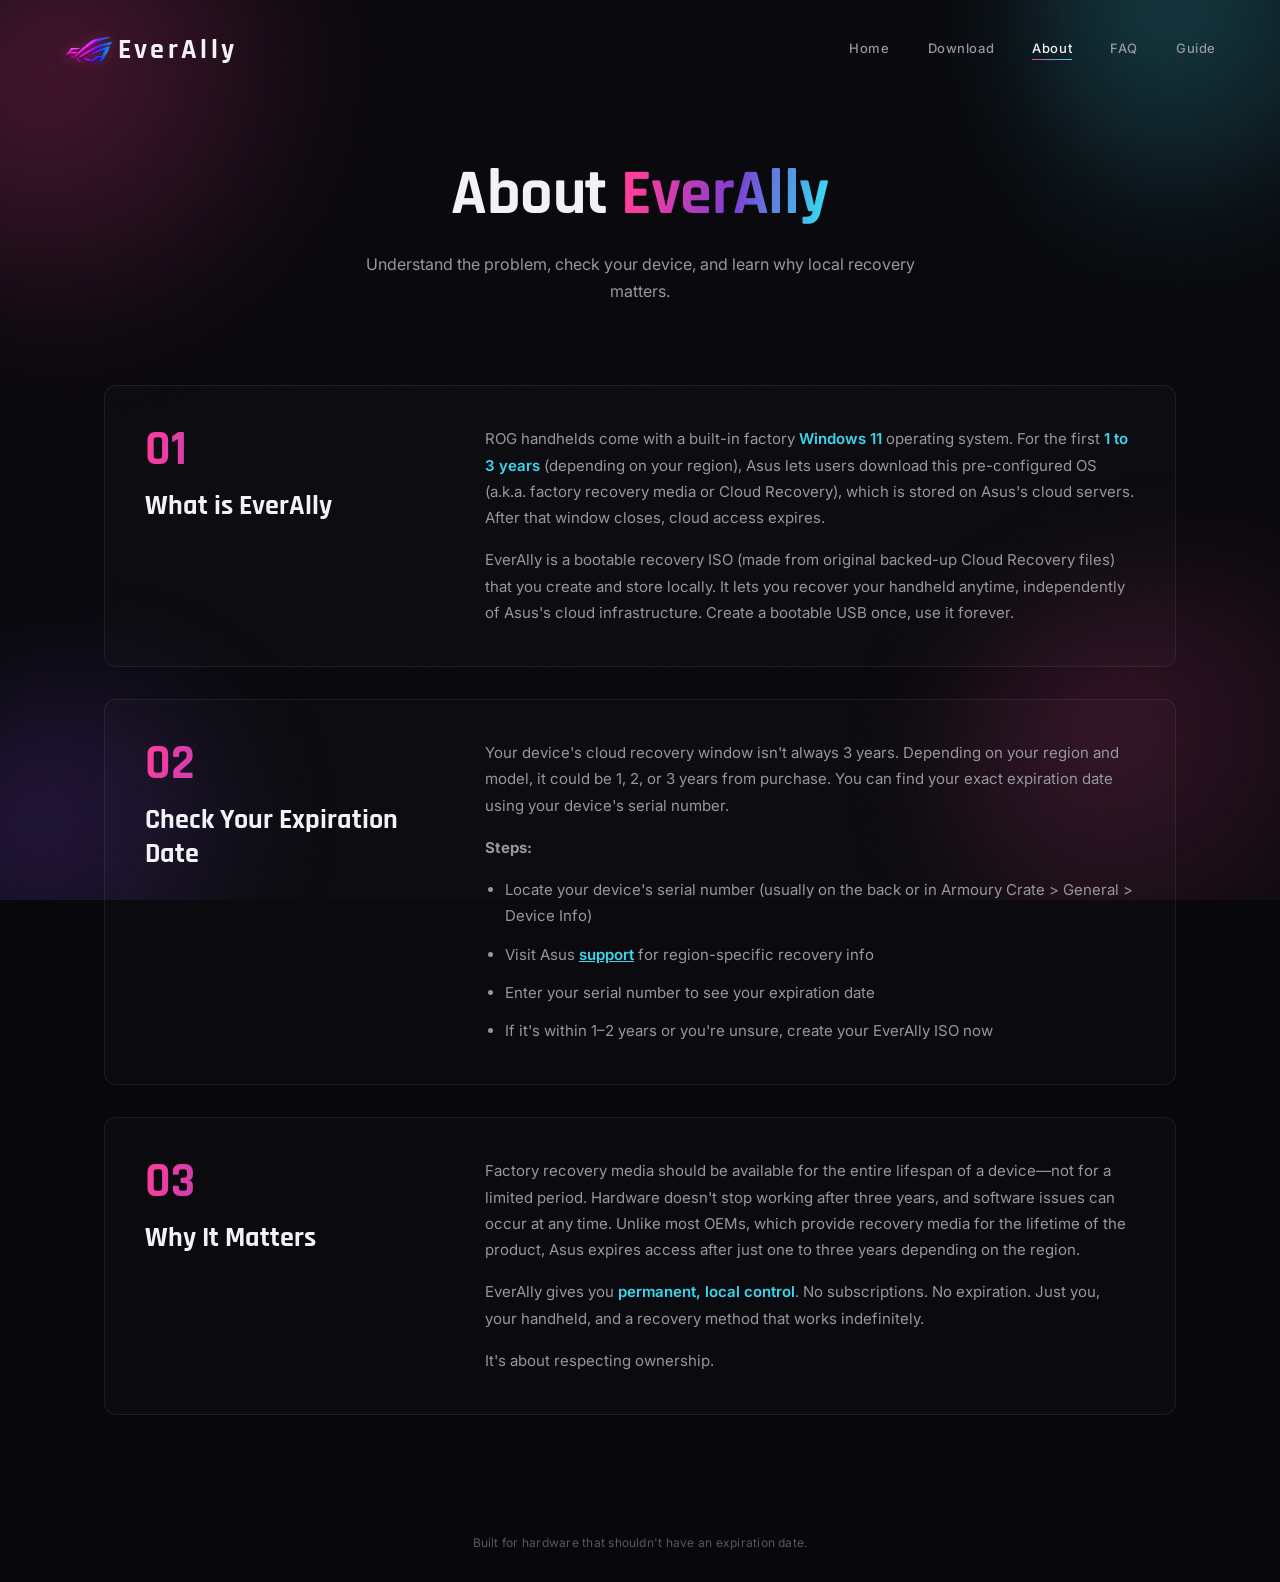
==== about.html @ 4719166e "Fixed favicon" ====
<!DOCTYPE html>
<html lang="en">
<head>
<meta charset="UTF-8">
<meta name="viewport" content="width=device-width, initial-scale=1.0">
<title>About EverAlly — Why Local Cloud Recovery Offline Backup Matters</title>
<meta name="description" content="Learn about EverAlly, why local offline cloud recovery backup is essential for ROG Ally, Ally X, and Xbox Ally series, and how to check your ASUS cloud recovery expiration.">
<meta name="keywords" content="Cloud recovery iso, ally cloud recovery iso, ally factory recovery media, cloud recovery offline backup, ally cloud recovery offline backup, ally x cloud recovery iso, ally x factory recovery media, ally x cloud recovery offline backup, xbox ally x cloud recovery iso, xbox ally x factory recovery media, xbox ally x cloud recovery offline backup, xbox ally cloud recovery iso, xbox ally factory recovery media, xbox ally cloud recovery offline backup">
<meta name="robots" content="index, follow">
<link rel="canonical" href="https://everally.top/about">

<!-- Open Graph / Facebook -->
<meta property="og:type" content="website">
<meta property="og:url" content="https://everally.top/about">
<meta property="og:title" content="About EverAlly — Why Local Cloud Recovery Offline Backup Matters">
<meta property="og:description" content="Learn about EverAlly, why local offline cloud recovery backup is essential for ROG Ally, Ally X, and Xbox Ally series, and how to check your ASUS cloud recovery expiration.">
<meta property="og:image" content="https://everally.top/images/logo.webp">

<!-- Twitter -->
<meta property="twitter:card" content="summary_large_image">
<meta property="twitter:url" content="https://everally.top/about">
<meta property="twitter:title" content="About EverAlly — Why Local Cloud Recovery Offline Backup Matters">
<meta property="twitter:description" content="Learn about EverAlly, why local offline cloud recovery backup is essential for ROG Ally, Ally X, and Xbox Ally series, and how to check your ASUS cloud recovery expiration.">
<meta property="twitter:image" content="https://everally.top/images/logo.webp">

<!-- JSON-LD Structured Data -->
<script type="application/ld+json">
{
  "@context": "https://schema.org",
  "@type": "WebPage",
  "name": "About EverAlly",
  "url": "https://everally.top/about",
  "description": "Information about EverAlly offline cloud recovery backup utility and the importance of hardware ownership and offline backups for handhelds."
}
</script>

<link rel="preconnect" href="https://fonts.googleapis.com">
<link rel="preconnect" href="https://fonts.gstatic.com" crossorigin>
<link href="https://fonts.googleapis.com/css2?family=Bebas+Neue&family=Rajdhani:wght@500;600;700&family=Inter:wght@400;500;600&display=swap" rel="stylesheet">
<link rel="icon" type="image/webp" href="images/favicon.webp">
<link rel="stylesheet" href="style.css">
</head>
<body>

<div class="corner-blobs">
  <div class="blob blob-tl"></div>
  <div class="blob blob-tr"></div>
  <div class="blob blob-bl"></div>
  <div class="blob blob-br"></div>
</div>
<div class="grain"></div>

<header>
  <a href="/" class="logo">
    <img src="images/logo.webp" class="logo-img" alt="EverAlly Logo">
    EverAlly
  </a>
  <nav>
    <a href="/">Home</a>
    <a href="download">Download</a>
    <a href="about" class="active">About</a>
    <a href="faq">FAQ</a>
    <a href="guide">Guide</a>
  </nav>
  <button class="nav-toggle" aria-label="Toggle navigation" aria-expanded="false" id="navToggle">
    <span class="hamburger-line"></span>
    <span class="hamburger-line"></span>
    <span class="hamburger-line"></span>
  </button>
</header>

<main>
  <div class="page-intro">
    <h1>About <span class="accent">EverAlly</span></h1>
    <p>
      Understand the problem, check your device, and learn why local recovery matters.
    </p>
  </div>

  <div class="boxes-section">
    <div class="boxes-grid">

      <!-- Box 1: What is EverAlly -->
      <div class="box">
        <div class="box-meta">
          <div class="box-number">01</div>
          <h2>What is EverAlly</h2>
        </div>
        <div class="box-content">
          <p>
            ROG handhelds come with a built-in factory <span class="box-accent">Windows 11</span> operating system. For the first <span class="box-accent">1 to 3 years</span> (depending on your region), Asus lets users download this pre-configured OS (a.k.a. factory recovery media or Cloud Recovery), which is stored on Asus's cloud servers. After that window closes, cloud access expires.
          </p>
          <p>
            EverAlly is a bootable recovery ISO (made from original backed-up Cloud Recovery files) that you create and store locally. It lets you recover your handheld anytime, independently of Asus's cloud infrastructure. Create a bootable USB once, use it forever.
          </p>
        </div>
      </div>

      <!-- Box 2: Check Your Expiration -->
      <div class="box">
        <div class="box-meta">
          <div class="box-number">02</div>
          <h2>Check Your Expiration Date</h2>
        </div>
        <div class="box-content">
          <p>
            Your device's cloud recovery window isn't always 3 years. Depending on your region and model, it could be 1, 2, or 3 years from purchase. You can find your exact expiration date using your device's serial number.
          </p>
          <p><strong>Steps:</strong></p>
          <ul>
            <li>Locate your device's serial number (usually on the back or in Armoury Crate &gt; General &gt; Device Info)</li>
            <li>Visit Asus <a href="https://www.asus.com/support/cloud-recovery/" target="_blank" rel="noopener noreferrer" class="box-accent">support</a> for region-specific recovery info</li>
            <li>Enter your serial number to see your expiration date</li>
            <li>If it's within 1–2 years or you're unsure, create your EverAlly ISO now</li>
          </ul>
        </div>
      </div>

      <!-- Box 3: Why It Matters -->
      <div class="box">
        <div class="box-meta">
          <div class="box-number">03</div>
          <h2>Why It Matters</h2>
        </div>
        <div class="box-content">
          <p>
            Factory recovery media should be available for the entire lifespan of a device—not for a limited period. Hardware doesn't stop working after three years, and software issues can occur at any time. Unlike most OEMs, which provide recovery media for the lifetime of the product, Asus expires access after just one to three years depending on the region.
          </p>
          <p>
            EverAlly gives you <span class="box-accent">permanent, local control</span>. No subscriptions. No expiration. Just you, your handheld, and a recovery method that works indefinitely.
          </p>
          <p>
            It's about respecting ownership.
          </p>
        </div>
      </div>

    </div>
  </div>
</main>

<footer>
  Built for hardware that shouldn't have an expiration date.
</footer>

<script src="script.js"></script>
</body>
</html>
---- style.css ----
@font-face {
  font-family: 'ROG Font';
  src: url('font/ROG_font.ttf') format('truetype');
  font-weight: normal;
  font-style: normal;
  font-display: swap;
}

:root{
    --void:#08080c;
    --panel:#111117;
    --panel-2:#16161e;
    --line:rgba(255,255,255,0.07);
    --magenta:#ff3d9a;
    --magenta-dim:#b3316f;
    --cyan:#39d7f0;
    --violet:#7b3fd4;
    --text-1:#f2f1f6;
    --text-2:#96979f;
    --text-3:#57585f;
    --display:'Rajdhani', sans-serif;
    --body:'Inter', sans-serif;
  }

  *{margin:0;padding:0;box-sizing:border-box;}

  html{scroll-behavior:smooth;}

  body{
    background:var(--void);
    color:var(--text-1);
    font-family:var(--body);
    overflow-x:hidden;
    min-height:100vh;
  }

  .grain{
    position:fixed;
    inset:0;
    z-index:1;
    pointer-events:none;
    opacity:0.03;
    background-image:url("data:image/svg+xml,%3Csvg xmlns='http://www.w3.org/2000/svg' width='120' height='120'%3E%3Cfilter id='n'%3E%3CfeTurbulence type='fractalNoise' baseFrequency='0.9' numOctaves='2' stitchTiles='stitch'/%3E%3C/filter%3E%3Crect width='100%25' height='100%25' filter='url(%23n)'/%3E%3C/svg%3E");
  }

  /* ---- PixelOS-style corner blobs: soft, slow-spinning, minimal ---- */
  .corner-blobs{
    position:fixed;
    inset:0;
    z-index:0;
    pointer-events:none;
    overflow:hidden;
  }

  .blob{
    position:absolute;
    filter:blur(60px);
    opacity:0.28;
    will-change:transform;
  }

  .blob-tl{
    top:-12%; left:-10%;
    width:38vw; height:38vw;
    min-width:320px; min-height:320px;
    background:radial-gradient(circle at 35% 35%, var(--magenta), transparent 70%);
    border-radius:60% 40% 30% 70% / 60% 30% 70% 40%;
    animation:spin-slow 90s linear infinite;
  }

  .blob-tr{
    top:-16%; right:-12%;
    width:32vw; height:32vw;
    min-width:280px; min-height:280px;
    background:radial-gradient(circle at 35% 35%, var(--cyan), transparent 70%);
    border-radius:40% 60% 70% 30% / 30% 60% 40% 70%;
    animation:spin-slow-rev 110s linear infinite;
  }

  .blob-bl{
    bottom:-18%; left:-8%;
    width:30vw; height:30vw;
    min-width:260px; min-height:260px;
    background:radial-gradient(circle at 35% 35%, var(--violet), transparent 70%);
    border-radius:50% 50% 30% 70% / 60% 40% 60% 40%;
    animation:spin-slow-rev 130s linear infinite;
  }

  .blob-br{
    bottom:-14%; right:-10%;
    width:36vw; height:36vw;
    min-width:300px; min-height:300px;
    background:radial-gradient(circle at 35% 35%, var(--magenta-dim), transparent 70%);
    border-radius:70% 30% 60% 40% / 40% 70% 30% 60%;
    animation:spin-slow 100s linear infinite;
  }

  @keyframes spin-slow{
    from{transform:rotate(0deg);}
    to{transform:rotate(360deg);}
  }
  @keyframes spin-slow-rev{
    from{transform:rotate(0deg);}
    to{transform:rotate(-360deg);}
  }

  header{
    position:relative;
    z-index:10;
    display:flex;
    align-items:center;
    justify-content:space-between;
    padding:32px clamp(24px, 5vw, 72px);
  }

  .logo{
    font-family:var(--display);
    font-weight:700;
    font-size:28px;
    letter-spacing:0.12em;
    display:flex;
    align-items:center;
    gap:4px;
    text-decoration:none;
    color:var(--text-1);
    transition:color 0.25s ease;
  }

  .logo:hover{color:var(--cyan);}

  .logo-img{
    height:34px;
    width:auto;
    display:block;
    transition:transform 0.3s cubic-bezier(0.175, 0.885, 0.32, 1.275), filter 0.3s ease;
    filter:drop-shadow(0 0 6px rgba(255, 61, 154, 0.35));
  }

  .logo:hover .logo-img{
    transform:scale(1.15) translateY(-1px);
    filter:drop-shadow(0 0 8px rgba(57, 215, 240, 0.75)) drop-shadow(0 0 14px rgba(255, 61, 154, 0.55));
  }

  nav{
    display:flex;
    gap:clamp(20px, 3vw, 40px);
  }

  .nav-toggle{
    display:none;
  }

  nav a{
    font-family:var(--body);
    font-size:13px;
    font-weight:500;
    letter-spacing:0.04em;
    color:var(--text-2);
    text-decoration:none;
    position:relative;
    padding-bottom:4px;
    transition:color 0.25s ease;
  }

  nav a:hover, nav a:focus-visible{color:var(--text-1);}

  nav a::after{
    content:'';
    position:absolute;
    left:0; bottom:0;
    width:0%;
    height:1px;
    background:linear-gradient(90deg, var(--magenta), var(--cyan));
    transition:width 0.25s ease;
  }

  nav a:hover::after, nav a:focus-visible::after, nav a.active::after{width:100%;}
  nav a.active{color:var(--text-1);}

  main{
  position:relative;
  z-index:5;
}

.home-main{
  display:grid;
  grid-template-columns:1fr 1fr;
  align-items:center;
  min-height:calc(100vh - 96px);
  padding:0 clamp(24px, 5vw, 72px) 40px;
  gap:32px;
}

  /* ---- content side (left) ---- */
  .content{
    position:relative;
    max-width:560px;
  }

  .eyebrow{
    display:inline-flex;
    align-items:center;
    gap:10px;
    font-family:var(--body);
    font-size:12px;
    font-weight:600;
    letter-spacing:0.16em;
    text-transform:uppercase;
    color:var(--cyan);
    margin-bottom:24px;
    padding:7px 14px 7px 10px;
    border:1px solid var(--line);
    border-radius:100px;
    background:rgba(255,255,255,0.02);
  }

  .eyebrow::before{
    content:'';
    width:6px;
    height:6px;
    border-radius:50%;
    background:var(--cyan);
    box-shadow:0 0 8px var(--cyan);
    animation:pulse 2s ease-in-out infinite;
  }

  @keyframes pulse{
    0%,100%{opacity:1;}
    50%{opacity:0.3;}
  }

  h1{
    font-family:var(--display);
    font-weight:700;
    font-size:clamp(38px, 4.6vw, 60px);
    line-height:1.04;
    letter-spacing:-0.01em;
    margin-bottom:22px;
  }

  h1 .accent{
    background:linear-gradient(100deg, var(--magenta) 10%, var(--violet) 55%, var(--cyan) 95%);
    -webkit-background-clip:text;
    background-clip:text;
    color:transparent;
  }

  .subhead{
    font-size:16px;
    line-height:1.65;
    color:var(--text-2);
    max-width:460px;
    margin-bottom:36px;
  }

  .cta-row{
    display:flex;
    align-items:center;
    gap:22px;
    flex-wrap:wrap;
    margin-bottom:44px;
  }

  .btn-primary{
    font-family:var(--body);
    font-weight:600;
    font-size:14px;
    letter-spacing:0.02em;
    color:var(--void);
    background:linear-gradient(100deg, var(--magenta), var(--violet) 60%, var(--cyan));
    border:none;
    padding:15px 28px;
    border-radius:8px;
    cursor:pointer;
    text-decoration:none;
    display:inline-flex;
    align-items:center;
    gap:10px;
    transition:transform 0.25s ease, box-shadow 0.25s ease;
    box-shadow:0 0 0 rgba(255,61,154,0);
  }

  .btn-primary:hover, .btn-primary:focus-visible{
    transform:translateY(-2px);
    box-shadow:0 10px 30px -8px rgba(255,61,154,0.55);
  }

  .btn-secondary{
    font-family:var(--body);
    font-weight:500;
    font-size:14px;
    color:var(--text-1);
    text-decoration:none;
    display:inline-flex;
    align-items:center;
    gap:8px;
    padding-bottom:2px;
    border-bottom:1px solid var(--line);
    transition:border-color 0.25s ease, color 0.25s ease;
  }

  .btn-secondary:hover, .btn-secondary:focus-visible{
    border-color:var(--cyan);
    color:var(--cyan);
  }

  .status{
    border:1px solid var(--line);
    border-radius:10px;
    background:rgba(255,255,255,0.015);
    padding:16px 20px;
    display:flex;
    gap:16px 24px;
  }

  .status-item{
    display:flex;
    flex-direction:column;
    gap:4px;
  }

  .status-item .label{
    font-size:10px;
    letter-spacing:0.1em;
    text-transform:uppercase;
    color:var(--text-3);
    font-weight:600;
  }

  .status-item .value{
    font-family:var(--display);
    font-size:14px;
    font-weight:600;
    letter-spacing:0.02em;
    color:var(--text-1);
    display:flex;
    align-items:center;
    gap:7px;
  }

  .value.ok::before{
    content:'';
    width:6px; height:6px;
    border-radius:50%;
    background:#4fd88a;
    box-shadow:0 0 6px #4fd88a;
    display:inline-block;
  }

  /* ---- visual side (right): dual console showcase ---- */
  .visual{
    position:relative;
    display:flex;
    align-items:center;
    justify-content:center;
    height:clamp(380px, 50vw, 620px);
    perspective:1600px;
  }

  .consoles-container{
    position:relative;
    width:100%;
    height:100%;
    max-width:740px;
  }

  .console-stage{
    position:absolute;
    transform-style:preserve-3d;
    will-change:transform;
    opacity:0;
  }

  /* white console: main hero, left side, slight offset down */
  .console-white{
    top:25%;
    left:0;
    width:68%;
    z-index:2;
    animation:pop-in 1.1s cubic-bezier(0.22, 1.4, 0.36, 1) 0s forwards;
  }

  /* black console: variant, right side, slight offset up, pops in after white */
  .console-black{
    top:8%;
    right:0;
    width:68%;
    z-index:1;
    animation:pop-in 1.1s cubic-bezier(0.22, 1.4, 0.36, 1) 0.2s forwards;
  }

  .console-stage.ready{
    transition:transform 0.6s cubic-bezier(0.16,1,0.3,1);
  }

  .console-wrapper {
    transition: transform 0.4s cubic-bezier(0.16, 1, 0.3, 1), filter 0.4s ease;
    transform-style: preserve-3d;
    width: 100%;
    height: 100%;
    display: block;
    will-change: transform, filter;
    filter: drop-shadow(0 0 0 rgba(0, 0, 0, 0));
  }

  /* Hover states for individual console stages */
  .console-stage:hover {
    z-index: 10;
  }

  .console-stage:hover .console-wrapper {
    transform: scale(1.06);
  }

  /* Vibrant theme-colored edge glows using drop-shadow on transparent PNGs */
  .console-white:hover .console-wrapper {
    filter: drop-shadow(0 0 25px rgba(57, 215, 240, 0.65)); /* Cyan glow */
  }

  .console-black:hover .console-wrapper {
    filter: drop-shadow(0 0 25px rgba(255, 61, 154, 0.65)); /* Magenta glow */
  }

  @keyframes pop-in{
    0%{
      opacity:0;
      transform:scale(0.55) rotateY(0deg) rotateX(0deg) translateY(30px);
    }
    100%{
      opacity:1;
      transform:scale(1) rotateY(0deg) rotateX(0deg) translateY(0px);
    }
  }

  .console-stage::before{
    content:'';
    position:absolute;
    left:8%; right:8%; bottom:-8%;
    height:32px;
    background:radial-gradient(ellipse at center, rgba(255,61,154,0.3), transparent 70%);
    filter:blur(14px);
    z-index:-1;
  }

  .console-img{
    width:100%;
    display:block;
    filter:drop-shadow(0 25px 45px rgba(0,0,0,0.6));
    animation:float 7s ease-in-out infinite;
    animation-delay:1.1s;
  }

  .console-black .console-img{
    animation-delay: -0.5s;
  }

  @keyframes float{
    0%,100%{transform:translateY(0px);}
    50%{transform:translateY(-8px);}
  }

  footer{
    position:relative;
    z-index:5;
    text-align:center;
    padding:20px 24px 32px;
    font-size:12px;
    color:var(--text-3);
    letter-spacing:0.02em;
  }

  @media (max-width: 880px){
    .home-main{
    grid-template-columns:1fr;
    padding-top:20px;
    gap:12px;
  }
    .content{order:2; max-width:100%;}
    .visual{order:1; height:280px;}
    .subhead{max-width:100%;}
    
    /* Responsive Mobile Menu Dropdown */
    .nav-toggle {
      display: flex;
      flex-direction: column;
      justify-content: space-between;
      width: 24px;
      height: 18px;
      background: transparent;
      border: none;
      cursor: pointer;
      padding: 0;
      z-index: 100;
      position: relative;
    }

    .hamburger-line {
      width: 100%;
      height: 2px;
      background-color: var(--text-1);
      border-radius: 2px;
      transition: all 0.3s cubic-bezier(0.16, 1, 0.3, 1);
    }

    /* Morphing active state (Hamburger -> X) */
    .nav-toggle.active .hamburger-line:nth-child(1) {
      transform: translateY(8px) rotate(45deg);
      background-color: var(--cyan);
    }
    .nav-toggle.active .hamburger-line:nth-child(2) {
      opacity: 0;
    }
    .nav-toggle.active .hamburger-line:nth-child(3) {
      transform: translateY(-8px) rotate(-45deg);
      background-color: var(--cyan);
    }

    nav {
      display: flex;
      flex-direction: column;
      position: absolute;
      top: 100%;
      left: 0;
      right: 0;
      background: rgba(11, 11, 17, 0.96);
      backdrop-filter: blur(20px);
      -webkit-backdrop-filter: blur(20px);
      border-bottom: 1px solid var(--line);
      padding: 24px clamp(24px, 5vw, 72px) 40px;
      gap: 16px;
      transform: translateY(-15px);
      opacity: 0;
      pointer-events: none;
      transition: transform 0.35s cubic-bezier(0.16, 1, 0.3, 1), opacity 0.35s ease;
      z-index: 99;
    }

    nav.active {
      transform: translateY(0);
      opacity: 1;
      pointer-events: auto;
    }

    nav a {
      font-size: 16px;
      font-weight: 600;
      letter-spacing: 0.08em;
      text-transform: uppercase;
      padding: 12px 0;
      width: 100%;
      color: var(--text-2);
      border-bottom: 1px solid rgba(255,255,255,0.03);
    }

    nav a::after {
      display: none; /* Disable desktop bottom hover lines */
    }

    nav a:hover, nav a:focus-visible {
      color: var(--cyan);
      padding-left: 4px;
      transition: all 0.25s ease;
    }

    .blob{opacity:0.18;}
    
    .status{
      flex-wrap:wrap;
    }
  }

  @media (prefers-reduced-motion: reduce){
    .console-img, .eyebrow::before, .blob{animation:none !important;}
    .console-stage{animation:none !important; opacity:1 !important; transform:none !important;}
    .console-stage.ready{transition:none !important;}
  }

  .page-intro{
    text-align:center;
    padding:60px clamp(24px, 5vw, 72px) 80px;
    max-width:720px;
    margin:0 auto;
  }

  .page-intro h1{
    font-family:var(--display);
    font-weight:700;
    font-size:clamp(42px, 5vw, 64px);
    line-height:1.08;
    letter-spacing:-0.01em;
    margin-bottom:22px;
  }

  .page-intro h1 .accent{
    background:linear-gradient(100deg, var(--magenta) 10%, var(--violet) 55%, var(--cyan) 95%);
    -webkit-background-clip:text;
    background-clip:text;
    color:transparent;
  }

  .page-intro p{
    font-size:16px;
    line-height:1.7;
    color:var(--text-2);
  }

  /* ---- three-box section ---- */
  .boxes-section{
    padding:0 clamp(24px, 5vw, 72px) 100px;
    max-width:1200px;
    margin:0 auto;
  }

  .boxes-grid{
    display:flex;
    flex-direction:column;
    gap:32px;
  }

  .box{
    border:1px solid var(--line);
    border-radius:12px;
    background:rgba(255,255,255,0.015);
    padding:clamp(28px, 4vw, 40px);
    display:grid;
    grid-template-columns:clamp(200px, 25vw, 300px) 1fr;
    gap:40px;
    align-items:start;
    transition:all 0.3s ease;
    position:relative;
    opacity:0;
    animation:card-fade-in-up 0.8s cubic-bezier(0.16, 1, 0.3, 1) both;
  }

  /* Stagger delays for boxes */
  .box:nth-child(1) {
    animation-delay: 0.1s;
  }
  .box:nth-child(2) {
    animation-delay: 0.22s;
  }
  .box:nth-child(3) {
    animation-delay: 0.34s;
  }

  .box-meta{
    display:flex;
    flex-direction:column;
    gap:16px;
  }

  .box-content{
    display:flex;
    flex-direction:column;
    gap:16px;
  }

  .box:hover{
    border-color:rgba(255,255,255,0.15);
    background:rgba(255,255,255,0.025);
    transform:translateY(-4px);
  }

  .box-number{
    font-family:var(--display);
    font-size:48px;
    font-weight:700;
    background:linear-gradient(100deg, var(--magenta), var(--violet), var(--cyan));
    -webkit-background-clip:text;
    background-clip:text;
    color:transparent;
    line-height:1;
  }

  .box h2{
    font-family:var(--display);
    font-weight:700;
    font-size:clamp(22px, 2.5vw, 28px);
    line-height:1.2;
    margin-bottom:8px;
  }

  .box p{
    font-size:15px;
    line-height:1.75;
    color:var(--text-2);
    margin:0;
  }

  .box li{
    font-size:15px;
    line-height:1.75;
    color:var(--text-2);
    margin-left:20px;
    margin-bottom:12px;
  }

  .box li:last-child{margin-bottom:0;}

  .box-accent{
    color:var(--cyan);
    font-weight:600;
  }

  .warning-note{
    border-left:3px solid var(--magenta);
    padding:16px 20px;
    background:rgba(255, 61, 154, 0.03);
    border-radius:0 8px 8px 0;
    margin-top:16px;
    color:var(--text-1);
    font-size:14px;
    line-height:1.6;
    border:1px solid var(--line);
    border-left:3px solid var(--magenta);
  }

  .warning-title{
    color:var(--magenta);
    font-family:var(--display);
    font-weight:700;
    font-size:16px;
    letter-spacing:0.04em;
    text-transform:uppercase;
    margin-bottom:6px;
  }

  .box ol{
    margin-bottom:12px;
  }

  @media (max-width: 880px){
    .box{
      grid-template-columns:1fr;
      gap:24px;
    }
  }

  /* ---- download page section ---- */
  .download-section{
    padding:60px clamp(24px, 5vw, 72px) 100px;
    max-width:1200px;
    margin:0 auto;
  }

  .download-grid{
    display:grid;
    grid-template-columns:repeat(auto-fit, minmax(260px, 1fr));
    gap:32px;
  }

  .download-card{
    background:rgba(255,255,255,0.015);
    border:1px solid var(--line);
    border-radius:28px;
    overflow:hidden;
    display:flex;
    flex-direction:column;
    transition:all 0.3s cubic-bezier(0.16, 1, 0.3, 1);
    backdrop-filter:blur(12px);
    will-change:transform, border-color, box-shadow;
  }

  .download-card:hover{
    transform:translateY(-6px);
    border-color:rgba(255,61,154,0.3);
    box-shadow:0 15px 35px -10px rgba(255,61,154,0.25);
  }

  .card-image-box{
    position:relative;
    height:320px;
    display:flex;
    align-items:center;
    justify-content:center;
    background:rgba(0,0,0,0.2);
    border-bottom:1px solid var(--line);
    overflow:hidden;
  }

  .card-image-box::after{
    content:'';
    position:absolute;
    inset:0;
    background:linear-gradient(to bottom, transparent 35%, var(--void) 100%);
    pointer-events:none;
    z-index:2;
  }

  .card-watermark{
    position:absolute;
    font-family:'ROG Font', sans-serif;
    font-size:160px;
    font-weight:400;
    color:rgba(255,255,255,0.022);
    pointer-events:none;
    user-select:none;
    letter-spacing:0.02em;
    line-height:0.8;
    z-index:0;
    transform:translateY(-45px) scaleY(1.1);
  }

  .card-img{
    width:92%;
    height:92%;
    object-fit:contain;
    filter:drop-shadow(0 15px 25px rgba(0,0,0,0.55));
    transition:transform 0.4s cubic-bezier(0.16, 1, 0.3, 1);
    z-index:1;
  }

  .download-card:hover .card-img{
    transform:scale(1.1) rotate(-6deg);
  }

  .card-content{
    padding:24px;
    display:flex;
    flex-direction:column;
    gap:16px;
  }

  .card-badge{
    display:inline-block;
    align-self:flex-start;
    font-size:10px;
    font-weight:700;
    letter-spacing:0.1em;
    text-transform:uppercase;
    color:var(--cyan);
    border:1px solid rgba(57,215,240,0.25);
    background:rgba(57,215,240,0.05);
    padding:4px 10px;
    border-radius:100px;
  }

  .card-title{
    font-family:'ROG Font', var(--display);
    font-size:18px;
    font-weight:700;
    color:var(--text-1);
    letter-spacing:0.04em;
  }

  .card-divider{
    height:1px;
    background:var(--line);
  }

  .card-footer{
    display:flex;
    align-items:center;
    justify-content:space-between;
    margin-top:4px;
  }

  .card-maintainer{
    display:flex;
    flex-direction:column;
    gap:2px;
  }

  .maintainer-label{
    font-size:10px;
    color:var(--text-3);
    text-transform:uppercase;
    font-weight:600;
  }

  .maintainer-name{
    font-size:14px;
    color:var(--text-1);
    font-weight:500;
  }

  .btn-download{
    display:inline-flex;
    align-items:center;
    gap:8px;
    background:linear-gradient(135deg, var(--magenta), var(--cyan));
    color:#ffffff;
    font-weight:700;
    font-size:13px;
    text-decoration:none;
    padding:10px 18px;
    border-radius:8px;
    transition:all 0.25s ease;
    box-shadow:0 4px 12px rgba(255,61,154,0.15);
  }

  .btn-download:hover{
    transform:translateY(-2px);
    box-shadow:0 8px 20px rgba(255,61,154,0.35);
  }

  .btn-download.disabled{
    background:rgba(255,255,255,0.04);
    color:var(--text-3);
    border:1px solid var(--line);
    box-shadow:none;
    cursor:not-allowed;
    pointer-events:none;
  }

  .btn-download.disabled:hover{
    transform:none;
    box-shadow:none;
  }

  .icon-download{
    width:14px;
    height:14px;
  }

  /* ---- download page entry animations ---- */
  @keyframes card-fade-in-up {
    from {
      opacity: 0;
      top: 30px;
    }
    to {
      opacity: 1;
      top: 0;
    }
  }

  @keyframes img-fade-in-up {
    from {
      opacity: 0;
      transform: translateY(20px) scale(0.95);
    }
    to {
      opacity: 1;
      transform: translateY(0) scale(1);
    }
  }

  .download-card {
    position: relative;
    opacity: 0;
    animation: card-fade-in-up 0.8s cubic-bezier(0.16, 1, 0.3, 1) both;
  }

  .card-img-wrapper {
    display: flex;
    align-items: center;
    justify-content: center;
    width: 100%;
    height: 100%;
    position: relative;
    z-index: 1;
    opacity: 0;
    animation: img-fade-in-up 0.8s cubic-bezier(0.16, 1, 0.3, 1) both;
  }

  /* Stagger delays (card entry then image entry) */
  .download-card:nth-child(1) {
    animation-delay: 0.1s;
  }
  .download-card:nth-child(1) .card-img-wrapper {
    animation-delay: 0.28s;
  }

  .download-card:nth-child(2) {
    animation-delay: 0.22s;
  }
  .download-card:nth-child(2) .card-img-wrapper {
    animation-delay: 0.4s;
  }

  .download-card:nth-child(3) {
    animation-delay: 0.34s;
  }
  .download-card:nth-child(3) .card-img-wrapper {
    animation-delay: 0.52s;
  }

  .download-card:nth-child(4) {
    animation-delay: 0.46s;
  }
  .download-card:nth-child(4) .card-img-wrapper {
    animation-delay: 0.64s;
  }

  /* Cursor-following Tooltip for Unavailable Devices */
  .cursor-tooltip {
    position: absolute;
    width: 320px;
    max-width: calc(100vw - 20px);
    background: rgba(17, 17, 23, 0.95);
    border: 1px solid rgba(255, 61, 154, 0.35); /* Neon pink border */
    border-radius: 12px;
    padding: 16px;
    color: var(--text-1);
    font-family: var(--body);
    font-size: 13px;
    line-height: 1.5;
    pointer-events: none; /* Mouse events pass through to card */
    opacity: 0;
    transform: scale(0.95);
    transition: opacity 0.2s cubic-bezier(0.16, 1, 0.3, 1), transform 0.2s cubic-bezier(0.16, 1, 0.3, 1);
    z-index: 10000;
    box-shadow: 0 10px 30px -10px rgba(0, 0, 0, 0.8), 0 0 15px rgba(255, 61, 154, 0.15);
    backdrop-filter: blur(16px);
    -webkit-backdrop-filter: blur(16px);
  }

  .cursor-tooltip.visible {
    opacity: 1;
    transform: scale(1);
  }

  .tooltip-title {
    font-family: var(--display);
    font-size: 14px;
    font-weight: 700;
    color: var(--cyan);
    letter-spacing: 0.06em;
    text-transform: uppercase;
    margin-bottom: 8px;
    border-bottom: 1px solid var(--line);
    padding-bottom: 6px;
    display: flex;
    align-items: center;
    gap: 6px;
  }

  .tooltip-title::before {
    content: '';
    width: 6px;
    height: 6px;
    border-radius: 50%;
    background: var(--cyan);
    box-shadow: 0 0 6px var(--cyan);
  }

  .tooltip-text {
    color: var(--text-2);
    margin-bottom: 12px;
  }

  .tooltip-contacts {
    display: flex;
    flex-direction: column;
    gap: 8px;
    background: rgba(255, 255, 255, 0.02);
    padding: 10px 12px;
    border-radius: 8px;
    border: 1px solid var(--line);
  }

  .tooltip-contact {
    display: flex;
    justify-content: space-between;
    align-items: center;
    font-size: 12px;
  }

  .tooltip-contact strong {
    color: var(--text-1);
  }

  .tooltip-contact code {
    font-family: monospace;
    color: var(--magenta);
    background: rgba(255, 61, 154, 0.05);
    padding: 2px 6px;
    border-radius: 4px;
    border: 1px solid rgba(255, 61, 154, 0.15);
  }

  /* Download Mirror Selection Modal */
  .modal-overlay {
    position: fixed;
    inset: 0;
    background: rgba(8, 8, 12, 0.85);
    backdrop-filter: blur(12px);
    -webkit-backdrop-filter: blur(12px);
    display: flex;
    align-items: center;
    justify-content: center;
    opacity: 0;
    pointer-events: none;
    transition: opacity 0.3s cubic-bezier(0.16, 1, 0.3, 1);
    z-index: 100000;
  }

  .modal-overlay.active {
    opacity: 1;
    pointer-events: auto;
  }

  .modal-container {
    background: rgba(17, 17, 23, 0.95);
    border: 1px solid rgba(255, 255, 255, 0.08);
    border-radius: 20px;
    width: 90%;
    max-width: 580px;
    padding: 32px;
    position: relative;
    transform: scale(0.9) translateY(20px);
    transition: transform 0.4s cubic-bezier(0.16, 1, 0.3, 1);
    box-shadow: 0 30px 60px -15px rgba(0,0,0,0.8), 0 0 30px rgba(57, 215, 240, 0.1);
    
    /* Scrollable content when height exceeds viewport */
    max-height: calc(100vh - 40px);
    max-height: calc(100dvh - 40px);
    overflow-y: auto;
  }

  .modal-container::-webkit-scrollbar {
    width: 4px;
  }
  .modal-container::-webkit-scrollbar-track {
    background: transparent;
  }
  .modal-container::-webkit-scrollbar-thumb {
    background: rgba(255, 255, 255, 0.1);
    border-radius: 4px;
  }

  .modal-overlay.active .modal-container {
    transform: scale(1) translateY(0);
    border-color: rgba(57, 215, 240, 0.25);
  }

  .modal-close {
    position: absolute;
    top: 24px;
    right: 24px;
    background: rgba(255, 255, 255, 0.03);
    border: 1px solid var(--line);
    color: var(--text-2);
    width: 32px;
    height: 32px;
    border-radius: 50%;
    font-size: 20px;
    cursor: pointer;
    display: flex;
    align-items: center;
    justify-content: center;
    transition: all 0.2s ease;
    padding-bottom: 2px;
  }

  .modal-close:hover {
    background: rgba(255, 61, 154, 0.1);
    color: var(--magenta);
    border-color: var(--magenta);
  }

  .modal-header h2 {
    font-family: var(--display);
    font-size: 24px;
    font-weight: 700;
    color: var(--text-1);
    margin-bottom: 8px;
    letter-spacing: 0.02em;
  }

  .modal-header p {
    color: var(--text-2);
    font-size: 14px;
    line-height: 1.5;
    margin-bottom: 24px;
  }

  .mirror-list {
    display: flex;
    flex-direction: column;
    gap: 16px;
    margin-bottom: 24px;
  }

  .mirror-card {
    display: flex;
    align-items: center;
    background: rgba(255, 255, 255, 0.015);
    border: 1px solid var(--line);
    border-radius: 12px;
    padding: 18px;
    text-decoration: none;
    color: var(--text-1);
    transition: all 0.3s cubic-bezier(0.16, 1, 0.3, 1);
    gap: 16px;
  }

  .mirror-card:hover {
    background: rgba(255, 255, 255, 0.025);
    border-color: rgba(57, 215, 240, 0.35);
    transform: translateY(-2px);
    box-shadow: 0 8px 24px -10px rgba(57, 215, 240, 0.25);
  }

  .mirror-icon-wrapper {
    font-size: 24px;
    width: 44px;
    height: 44px;
    background: rgba(255, 255, 255, 0.02);
    border-radius: 10px;
    display: flex;
    align-items: center;
    justify-content: center;
    border: 1px solid var(--line);
    flex-shrink: 0;
  }

  .mirror-icon-img {
    width: 26px;
    height: 26px;
    object-fit: contain;
    display: block;
    transition: transform 0.3s cubic-bezier(0.175, 0.885, 0.32, 1.275), filter 0.3s ease;
  }

  /* Internet Archive logo is solid black, so invert it to make it white/light */
  .mirror-icon-img.archive-logo {
    filter: brightness(0) invert(0.9);
  }

  .mirror-card:hover .mirror-icon-img {
    transform: scale(1.12);
  }

  .mirror-card:hover .mirror-icon-img.archive-logo {
    filter: brightness(0) invert(1);
  }

  .mirror-details {
    flex-grow: 1;
  }

  .mirror-name {
    font-weight: 600;
    font-size: 15px;
    margin-bottom: 4px;
    display: flex;
    align-items: center;
    gap: 8px;
  }

  .badge-recommended {
    background: rgba(79, 216, 138, 0.1);
    color: #4fd88a;
    font-size: 9px;
    text-transform: uppercase;
    font-weight: 700;
    letter-spacing: 0.08em;
    padding: 2px 6px;
    border-radius: 4px;
    border: 1px solid rgba(79, 216, 138, 0.2);
  }

  .mirror-desc {
    font-size: 12px;
    color: var(--text-3);
    line-height: 1.4;
  }

  .mirror-action {
    display: flex;
    align-items: center;
    gap: 6px;
    color: var(--cyan);
    font-size: 13px;
    font-weight: 600;
    transition: gap 0.2s ease;
    flex-shrink: 0;
  }

  .mirror-card:hover .mirror-action {
    gap: 10px;
  }

  .mirror-action svg {
    width: 14px;
    height: 14px;
    fill: currentColor;
  }

  .modal-footer {
    text-align: center;
    font-size: 12px;
    color: var(--text-3);
    border-top: 1px solid var(--line);
    padding-top: 16px;
  }

  /* Checksum Section inside Download Modal */
  .checksum-section {
    background: rgba(255, 255, 255, 0.01);
    border: 1px solid var(--line);
    border-radius: 12px;
    padding: 14px 18px;
    margin-bottom: 24px;
  }

  .checksum-header {
    font-family: var(--display);
    font-size: 13px;
    font-weight: 700;
    color: var(--cyan);
    letter-spacing: 0.05em;
    text-transform: uppercase;
    margin-bottom: 10px;
    display: flex;
    align-items: center;
    gap: 6px;
  }

  .checksum-header::before {
    content: '';
    width: 6px;
    height: 6px;
    border-radius: 50%;
    background: var(--cyan);
    box-shadow: 0 0 6px var(--cyan);
  }

  .checksum-list {
    display: flex;
    flex-direction: column;
    gap: 8px;
  }

  .checksum-item {
    display: flex;
    justify-content: space-between;
    align-items: center;
    font-size: 12px;
    gap: 16px;
  }

  .checksum-algo {
    font-weight: 600;
    color: var(--text-2);
    width: 60px;
    flex-shrink: 0;
  }

  .checksum-value {
    font-family: monospace;
    color: var(--text-1);
    background: rgba(255, 255, 255, 0.02);
    border: 1px solid var(--line);
    padding: 4px 8px;
    border-radius: 4px;
    overflow-x: auto;
    white-space: nowrap;
    text-align: left;
    width: 100%;
    cursor: pointer;
    transition: all 0.25s ease;
  }

  /* Webkit custom scrollbars for long checksum paths */
  .checksum-value::-webkit-scrollbar {
    height: 3px;
  }
  .checksum-value::-webkit-scrollbar-track {
    background: transparent;
  }
  .checksum-value::-webkit-scrollbar-thumb {
    background: var(--line);
    border-radius: 10px;
  }

  .checksum-value:hover {
    color: var(--cyan);
    border-color: rgba(57, 215, 240, 0.35);
    background: rgba(57, 215, 240, 0.02);
  }

  /* Toast Notifications */
  #toast {
    visibility: hidden;
    min-width: 250px;
    background-color: rgba(17, 17, 23, 0.95);
    color: var(--cyan);
    text-align: center;
    border-radius: 8px;
    border: 1px solid rgba(57, 215, 240, 0.3);
    padding: 12px 16px;
    position: fixed;
    z-index: 1000000;
    left: 50%;
    bottom: 30px;
    transform: translateX(-50%) translateY(20px);
    opacity: 0;
    font-size: 13px;
    font-weight: 600;
    transition: transform 0.3s cubic-bezier(0.175, 0.885, 0.32, 1.275), opacity 0.3s ease;
    box-shadow: 0 10px 30px -10px rgba(0, 0, 0, 0.5), 0 0 15px rgba(57, 215, 240, 0.1);
    backdrop-filter: blur(12px);
    -webkit-backdrop-filter: blur(12px);
  }

  #toast.show {
    visibility: visible;
    transform: translateX(-50%) translateY(0);
    opacity: 1;
  }

  /* FAQ Accordion Styling */
  .faq-section {
    padding: 0 clamp(24px, 5vw, 72px) 100px;
    max-width: 820px;
    margin: 0 auto;
    width: 100%;
  }

  .faq-container {
    display: flex;
    flex-direction: column;
    gap: 16px;
  }

  .faq-item {
    border: 1px solid var(--line);
    border-radius: 12px;
    background: rgba(255, 255, 255, 0.012);
    overflow: hidden;
    transition: all 0.3s cubic-bezier(0.16, 1, 0.3, 1);
    opacity: 0;
    animation: card-fade-in-up 0.8s cubic-bezier(0.16, 1, 0.3, 1) both;
  }

  /* Entrance animations for FAQ items (staggered) */
  .faq-item:nth-child(1)  { animation-delay: 0.05s; }
  .faq-item:nth-child(2)  { animation-delay: 0.08s; }
  .faq-item:nth-child(3)  { animation-delay: 0.11s; }
  .faq-item:nth-child(4)  { animation-delay: 0.14s; }
  .faq-item:nth-child(5)  { animation-delay: 0.17s; }
  .faq-item:nth-child(6)  { animation-delay: 0.20s; }
  .faq-item:nth-child(7)  { animation-delay: 0.23s; }
  .faq-item:nth-child(8)  { animation-delay: 0.26s; }
  .faq-item:nth-child(9)  { animation-delay: 0.29s; }
  .faq-item:nth-child(10) { animation-delay: 0.32s; }
  .faq-item:nth-child(11) { animation-delay: 0.35s; }
  .faq-item:nth-child(12) { animation-delay: 0.38s; }
  .faq-item:nth-child(13) { animation-delay: 0.41s; }
  .faq-item:nth-child(14) { animation-delay: 0.44s; }

  .faq-item:hover {
    border-color: rgba(255, 255, 255, 0.12);
    background: rgba(255, 255, 255, 0.02);
  }

  .faq-item.active {
    background: rgba(255, 255, 255, 0.02);
    border-color: rgba(57, 215, 240, 0.3);
    box-shadow: 0 10px 30px -15px rgba(57, 215, 240, 0.15);
  }

  .faq-question {
    width: 100%;
    text-align: left;
    background: transparent;
    border: none;
    outline: none;
    cursor: pointer;
    color: var(--text-1);
    font-family: var(--body);
    font-size: 16px;
    font-weight: 600;
    padding: 22px 28px;
    display: flex;
    justify-content: space-between;
    align-items: center;
    gap: 20px;
    transition: color 0.25s ease;
  }

  .faq-question span {
    line-height: 1.4;
  }

  .faq-question:hover {
    color: var(--cyan);
  }

  .faq-arrow {
    width: 16px;
    height: 16px;
    color: var(--text-3);
    transition: transform 0.35s cubic-bezier(0.16, 1, 0.3, 1), color 0.3s ease;
    flex-shrink: 0;
  }

  .faq-question:hover .faq-arrow {
    color: var(--cyan);
  }

  .faq-item.active .faq-arrow {
    transform: rotate(180deg);
    color: var(--cyan);
  }

  /* Height slide animation container */
  .faq-answer {
    display: grid;
    grid-template-rows: 0fr;
    transition: grid-template-rows 0.35s cubic-bezier(0.16, 1, 0.3, 1);
    overflow: hidden;
  }

  .faq-item.active .faq-answer {
    grid-template-rows: 1fr;
  }

  .faq-answer-inner {
    min-height: 0;
    padding: 0 28px 0;
    color: var(--text-2);
    font-size: 14px;
    line-height: 1.75;
    transition: padding-bottom 0.35s cubic-bezier(0.16, 1, 0.3, 1);
  }

  .faq-item.active .faq-answer-inner {
    padding-bottom: 24px;
  }

  .faq-answer-inner p {
    margin-bottom: 14px;
  }

  .faq-answer-inner p:last-child {
    margin-bottom: 0;
  }

  .faq-answer-inner a {
    color: var(--cyan);
    text-decoration: none;
    transition: border-bottom 0.2s ease;
    border-bottom: 1px solid transparent;
  }

  .faq-answer-inner a:hover {
    border-bottom-color: var(--cyan);
  }

  .faq-answer-inner .warning-note {
    margin-top: 14px;
    font-size: 13px;
  }

  @media (max-width: 600px) {
    .faq-question {
      padding: 18px 20px;
      font-size: 15px;
    }
    .faq-answer-inner {
      padding: 0 20px 0;
      font-size: 13.5px;
    }
    .faq-item.active .faq-answer-inner {
      padding-bottom: 20px;
    }
    .modal-container {
      padding: 24px 16px;
      max-height: calc(100dvh - 24px);
    }
    .mirror-card {
      display: grid;
      grid-template-columns: auto 1fr;
      gap: 12px;
      padding: 16px;
    }
    .mirror-icon-wrapper {
      grid-column: 1;
      grid-row: 1;
    }
    .mirror-details {
      grid-column: 2;
      grid-row: 1;
    }
    .mirror-action {
      grid-column: 1 / span 2;
      grid-row: 2;
      justify-content: flex-end;
      border-top: 1px solid rgba(255, 255, 255, 0.05);
      padding-top: 12px;
      margin-top: 4px;
  }
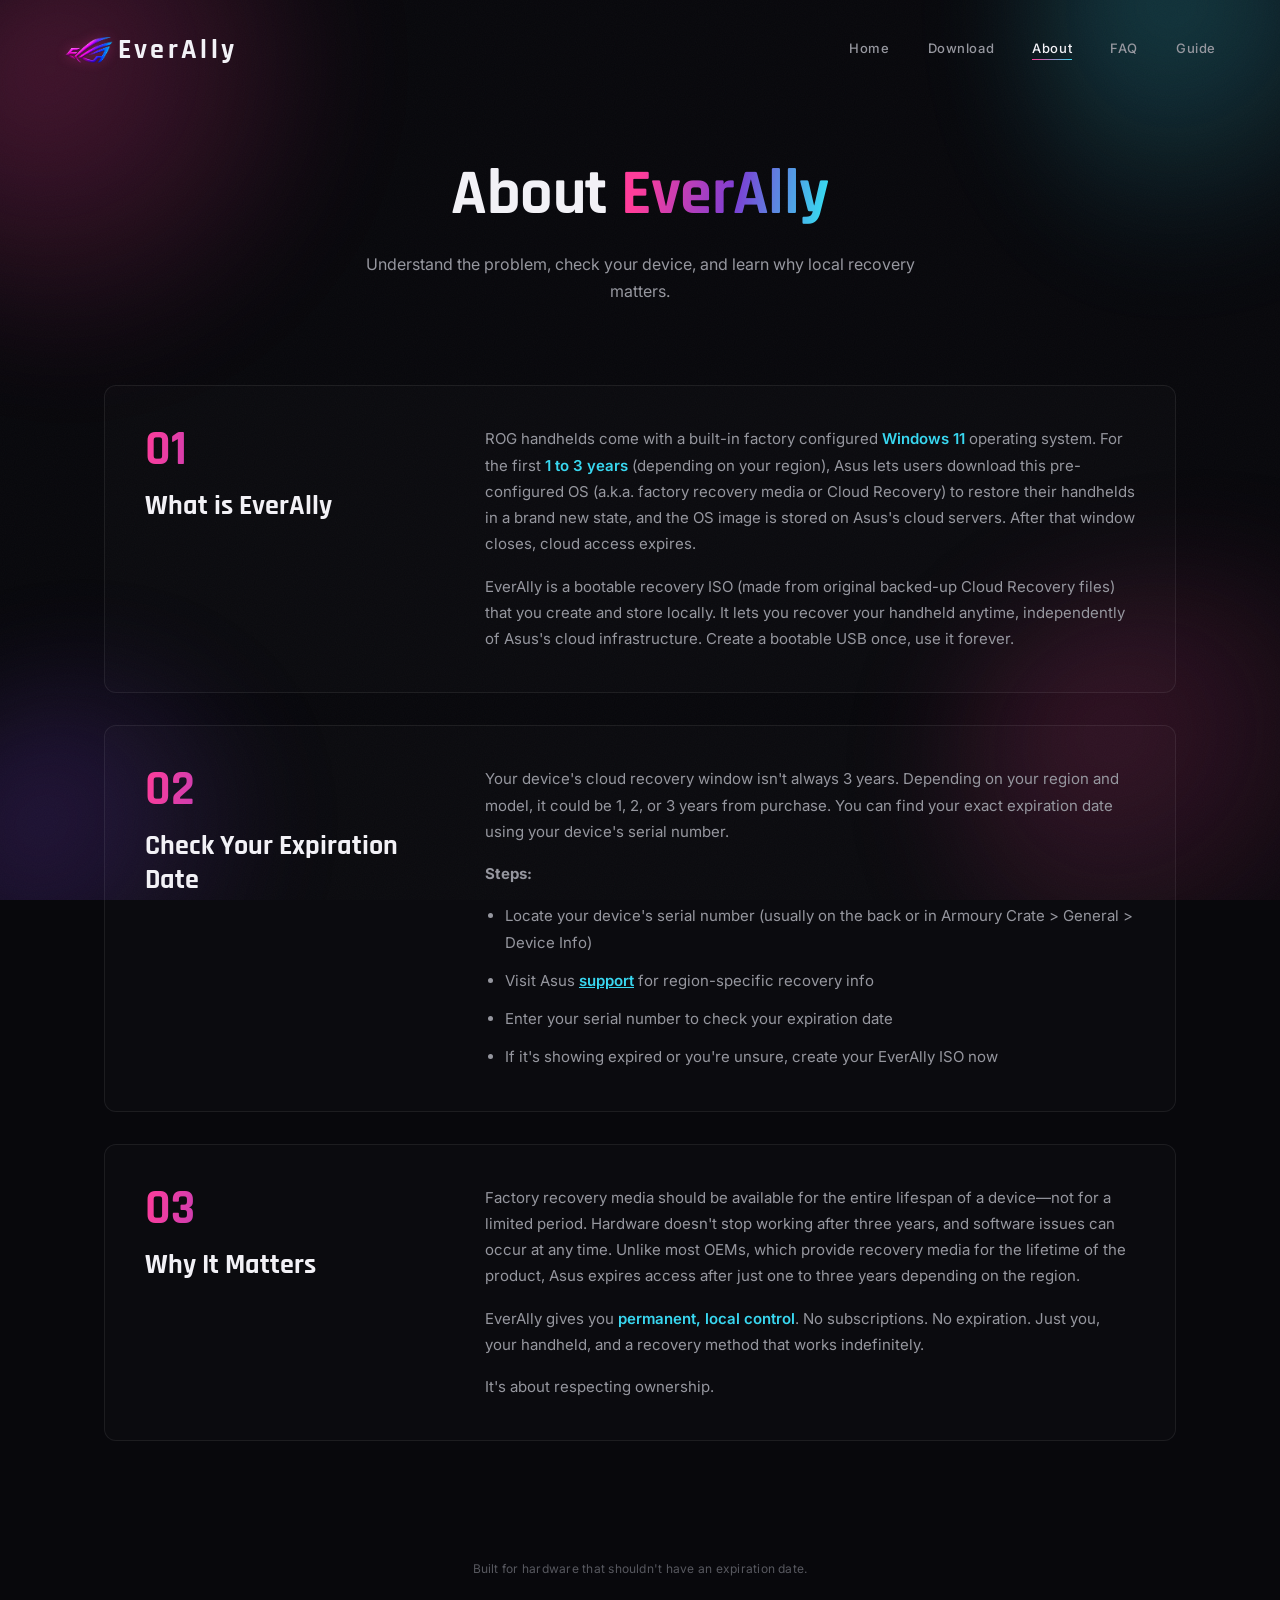
==== commit 88c9cb01: "Update About and Guide" ====
--- a/about.html
+++ b/about.html
@@ -88,7 +88,7 @@
         </div>
         <div class="box-content">
           <p>
-            ROG handhelds come with a built-in factory <span class="box-accent">Windows 11</span> operating system. For the first <span class="box-accent">1 to 3 years</span> (depending on your region), Asus lets users download this pre-configured OS (a.k.a. factory recovery media or Cloud Recovery), which is stored on Asus's cloud servers. After that window closes, cloud access expires.
+            ROG handhelds come with a built-in factory configured <span class="box-accent">Windows 11</span> operating system. For the first <span class="box-accent">1 to 3 years</span> (depending on your region), Asus lets users download this pre-configured OS (a.k.a. factory recovery media or Cloud Recovery) to restore their handhelds in a brand new state, and the OS image is stored on Asus's cloud servers. After that window closes, cloud access expires.
           </p>
           <p>
             EverAlly is a bootable recovery ISO (made from original backed-up Cloud Recovery files) that you create and store locally. It lets you recover your handheld anytime, independently of Asus's cloud infrastructure. Create a bootable USB once, use it forever.
@@ -110,8 +110,8 @@
           <ul>
             <li>Locate your device's serial number (usually on the back or in Armoury Crate &gt; General &gt; Device Info)</li>
             <li>Visit Asus <a href="https://www.asus.com/support/cloud-recovery/" target="_blank" rel="noopener noreferrer" class="box-accent">support</a> for region-specific recovery info</li>
-            <li>Enter your serial number to see your expiration date</li>
-            <li>If it's within 1–2 years or you're unsure, create your EverAlly ISO now</li>
+            <li>Enter your serial number to check your expiration date</li>
+            <li>If it's showing expired or you're unsure, create your EverAlly ISO now</li>
           </ul>
         </div>
       </div>
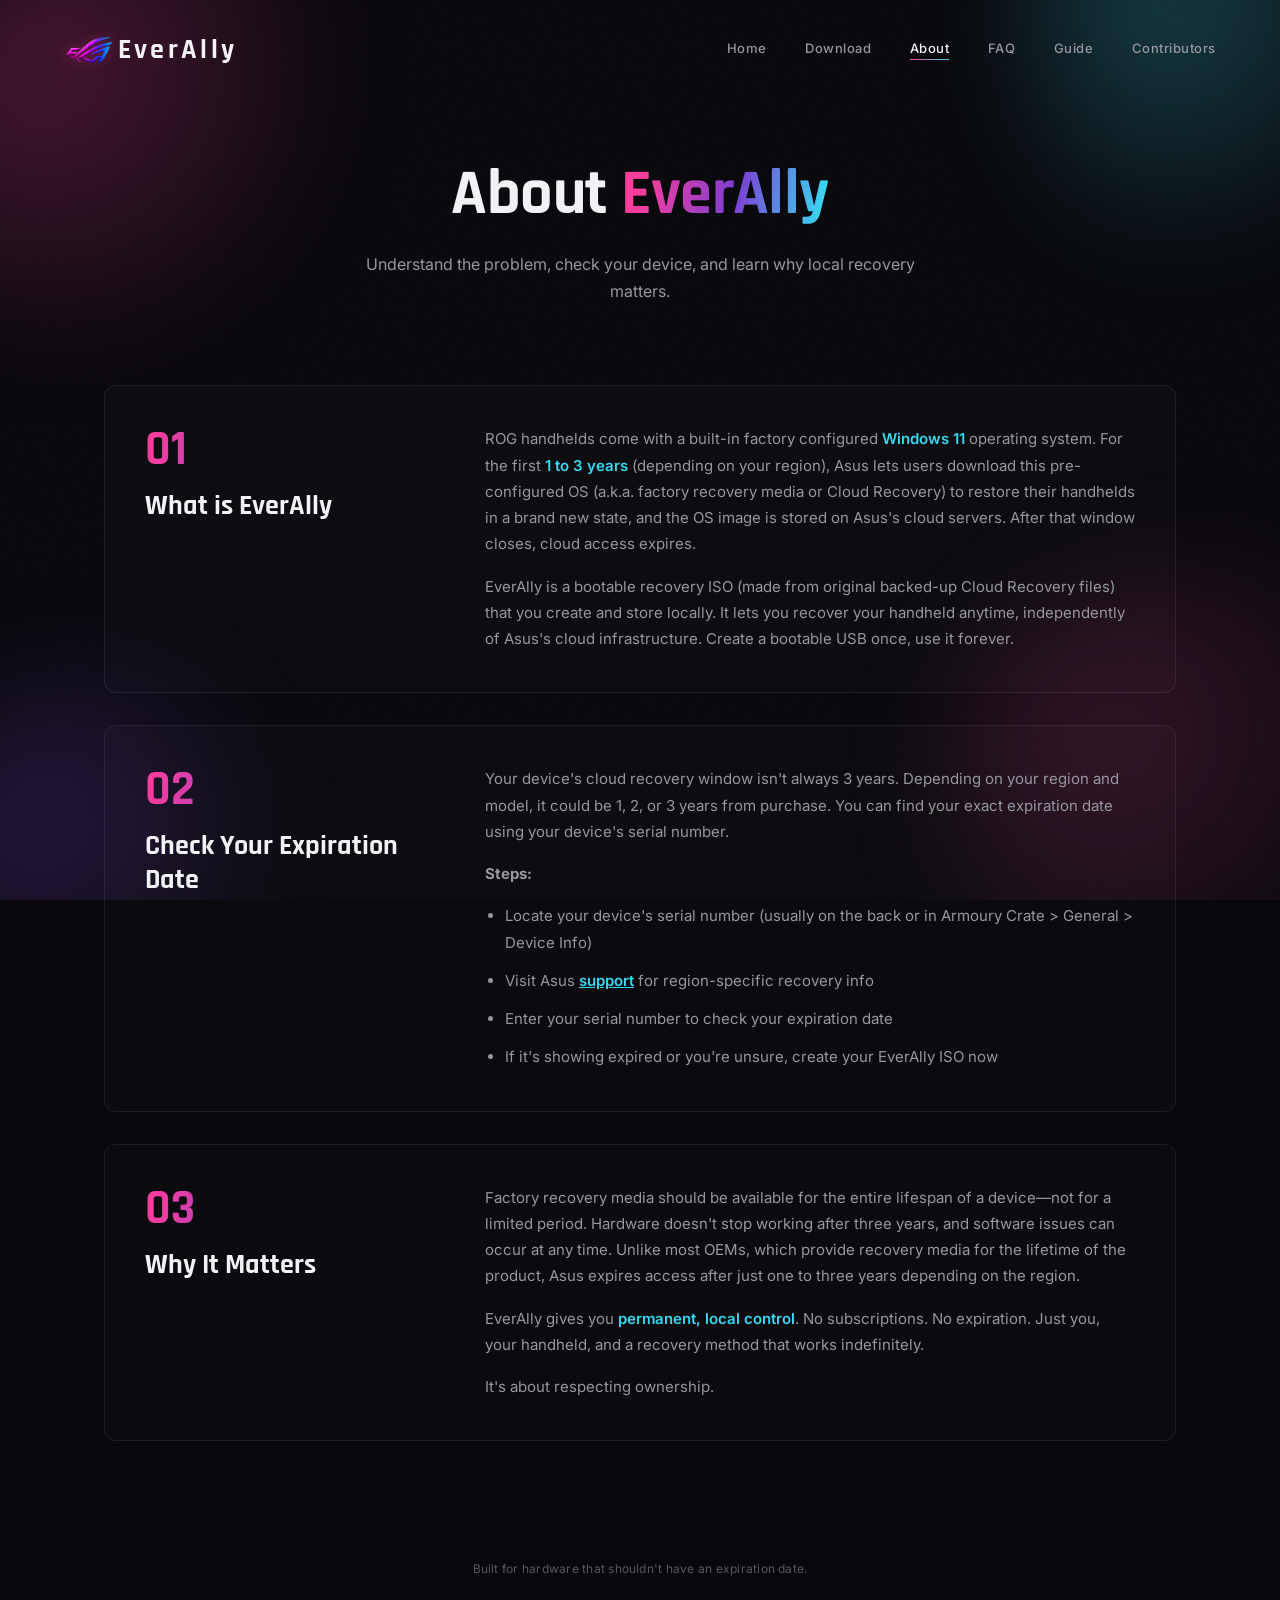
==== commit d67fd64e: "Added Contributors Page And also changes the mouse hover in Download Page" ====
--- a/about.html
+++ b/about.html
@@ -61,6 +61,7 @@
     <a href="about" class="active">About</a>
     <a href="faq">FAQ</a>
     <a href="guide">Guide</a>
+    <a href="contributors">Contributors</a>
   </nav>
   <button class="nav-toggle" aria-label="Toggle navigation" aria-expanded="false" id="navToggle">
     <span class="hamburger-line"></span>
--- a/style.css
+++ b/style.css
@@ -344,6 +344,15 @@
     border-radius:50%;
     background:#4fd88a;
     box-shadow:0 0 6px #4fd88a;
+    display:inline-block;
+  }
+
+  .value.off::before{
+    content:'';
+    width:6px; height:6px;
+    border-radius:50%;
+    background:#2b2c3a;
+    box-shadow:none;
     display:inline-block;
   }
 
@@ -906,6 +915,50 @@
   .btn-download.disabled:hover{
     transform:none;
     box-shadow:none;
+  }
+
+  .btn-download.btn-contribute {
+    background: rgba(255, 255, 255, 0.04) !important;
+    color: var(--text-3) !important;
+    border: 1px solid var(--line) !important;
+    box-shadow: none !important;
+    cursor: not-allowed !important;
+    pointer-events: none !important; /* unclickable by default */
+  }
+
+  .btn-download.btn-contribute .text-contribute,
+  .btn-download.btn-contribute .icon-arrow {
+    display: none !important;
+  }
+
+  .btn-download.btn-contribute .text-coming,
+  .btn-download.btn-contribute .icon-lock {
+    display: inline-flex !important;
+  }
+
+  /* Card hover state: turns into clickable green Contribute button */
+  .download-card:hover .btn-download.btn-contribute {
+    background: linear-gradient(135deg, #4fd88a, #27ae60) !important;
+    color: #ffffff !important;
+    border-color: transparent !important;
+    box-shadow: 0 4px 12px rgba(79, 216, 138, 0.15) !important;
+    cursor: pointer !important;
+    pointer-events: auto !important; /* clickable on hover! */
+  }
+
+  .download-card:hover .btn-download.btn-contribute:hover {
+    transform: translateY(-2px) !important;
+    box-shadow: 0 8px 20px rgba(79, 216, 138, 0.35) !important;
+  }
+
+  .download-card:hover .btn-download.btn-contribute .text-coming,
+  .download-card:hover .btn-download.btn-contribute .icon-lock {
+    display: none !important;
+  }
+
+  .download-card:hover .btn-download.btn-contribute .text-contribute,
+  .download-card:hover .btn-download.btn-contribute .icon-arrow {
+    display: inline-flex !important;
   }
 
   .icon-download{
@@ -1583,4 +1636,151 @@
       border-top: 1px solid rgba(255, 255, 255, 0.05);
       padding-top: 12px;
       margin-top: 4px;
-  }+    }
+  }
+
+/* ---- contributors page custom styles ---- */
+.contributor-images {
+  display: flex;
+  gap: 24px;
+  margin: 24px 0;
+  width: 100%;
+}
+
+.contributor-images .step-img {
+  flex: 1;
+  width: 50%;
+  border-radius: 12px;
+  border: 1px solid var(--line);
+  box-shadow: 0 8px 24px rgba(0, 0, 0, 0.4);
+  transition: transform 0.3s ease, border-color 0.3s ease, box-shadow 0.3s ease;
+  object-fit: cover;
+}
+
+.contributor-images .step-img:hover {
+  transform: translateY(-4px);
+  border-color: rgba(57, 215, 240, 0.4);
+  box-shadow: 0 12px 32px rgba(57, 215, 240, 0.25);
+}
+
+@media (max-width: 600px) {
+  .contributor-images {
+    flex-direction: column;
+    gap: 16px;
+  }
+  .contributor-images .step-img {
+    width: 100%;
+  }
+}
+
+/* Video Container Styling */
+.video-container {
+  position: relative;
+  background: rgba(0, 0, 0, 0.45);
+  border: 1px solid var(--line);
+  border-radius: 16px;
+  aspect-ratio: 16 / 9;
+  width: 100%;
+  max-width: 680px;
+  margin: 24px 0;
+  overflow: hidden;
+  transition: border-color 0.3s ease, box-shadow 0.3s ease;
+}
+
+.video-container:hover {
+  border-color: rgba(255, 61, 154, 0.35);
+  box-shadow: 0 12px 32px -8px rgba(255, 61, 154, 0.25);
+}
+
+.video-container video {
+  width: 100%;
+  height: 100%;
+  object-fit: cover;
+  display: block;
+}
+
+.status-container {
+  display: flex;
+  justify-content: center;
+  padding: 0 clamp(24px, 5vw, 72px) 60px;
+  max-width: 1200px;
+  margin: -36px auto 0;
+}
+
+.status-container .status {
+  text-align: left;
+}
+
+/* Hide the default pseudo-element dot inside contributors status values */
+.status-container .value::before {
+  display: none !important;
+}
+
+/* Style the new standalone status-dot */
+.status-dot {
+  position: absolute;
+  right: 100%;
+  margin-right: 8px;
+  top: 50%;
+  transform: translateY(-50%);
+  width: 6px;
+  height: 6px;
+  border-radius: 50%;
+  display: inline-block;
+  flex-shrink: 0;
+}
+
+.status-dot.ok {
+  background: #4fd88a;
+  box-shadow: 0 0 6px #4fd88a;
+}
+
+.status-dot.off {
+  background: #2b2c3a;
+  box-shadow: none;
+}
+
+/* Layout for the status item */
+.status-container .status-item {
+  display: flex !important;
+  flex-direction: column !important;
+  align-items: flex-start !important;
+  justify-content: center !important;
+  position: relative !important;
+  padding-left: 14px !important; /* Make room for absolute dot on left */
+}
+
+/* The text group column (label + value) */
+.status-text-group {
+  display: flex;
+  flex-direction: column;
+  gap: 4px;
+}
+
+/* Left-align the text group contents on both PC and Mobile */
+.status-container .status-text-group {
+  align-items: flex-start;
+  text-align: left;
+}
+
+/* Make value relative to anchor the absolute dot */
+.status-container .value {
+  position: relative !important;
+  display: inline-flex !important;
+  align-items: center !important;
+}
+
+.status-item .value {
+  white-space: nowrap;
+}
+
+@media (max-width: 880px) {
+  .status-container .status {
+    flex-direction: column !important;
+    align-items: flex-start !important;
+    width: 100% !important;
+    max-width: 320px !important;
+    gap: 20px !important;
+    padding: 20px 24px !important;
+  }
+}
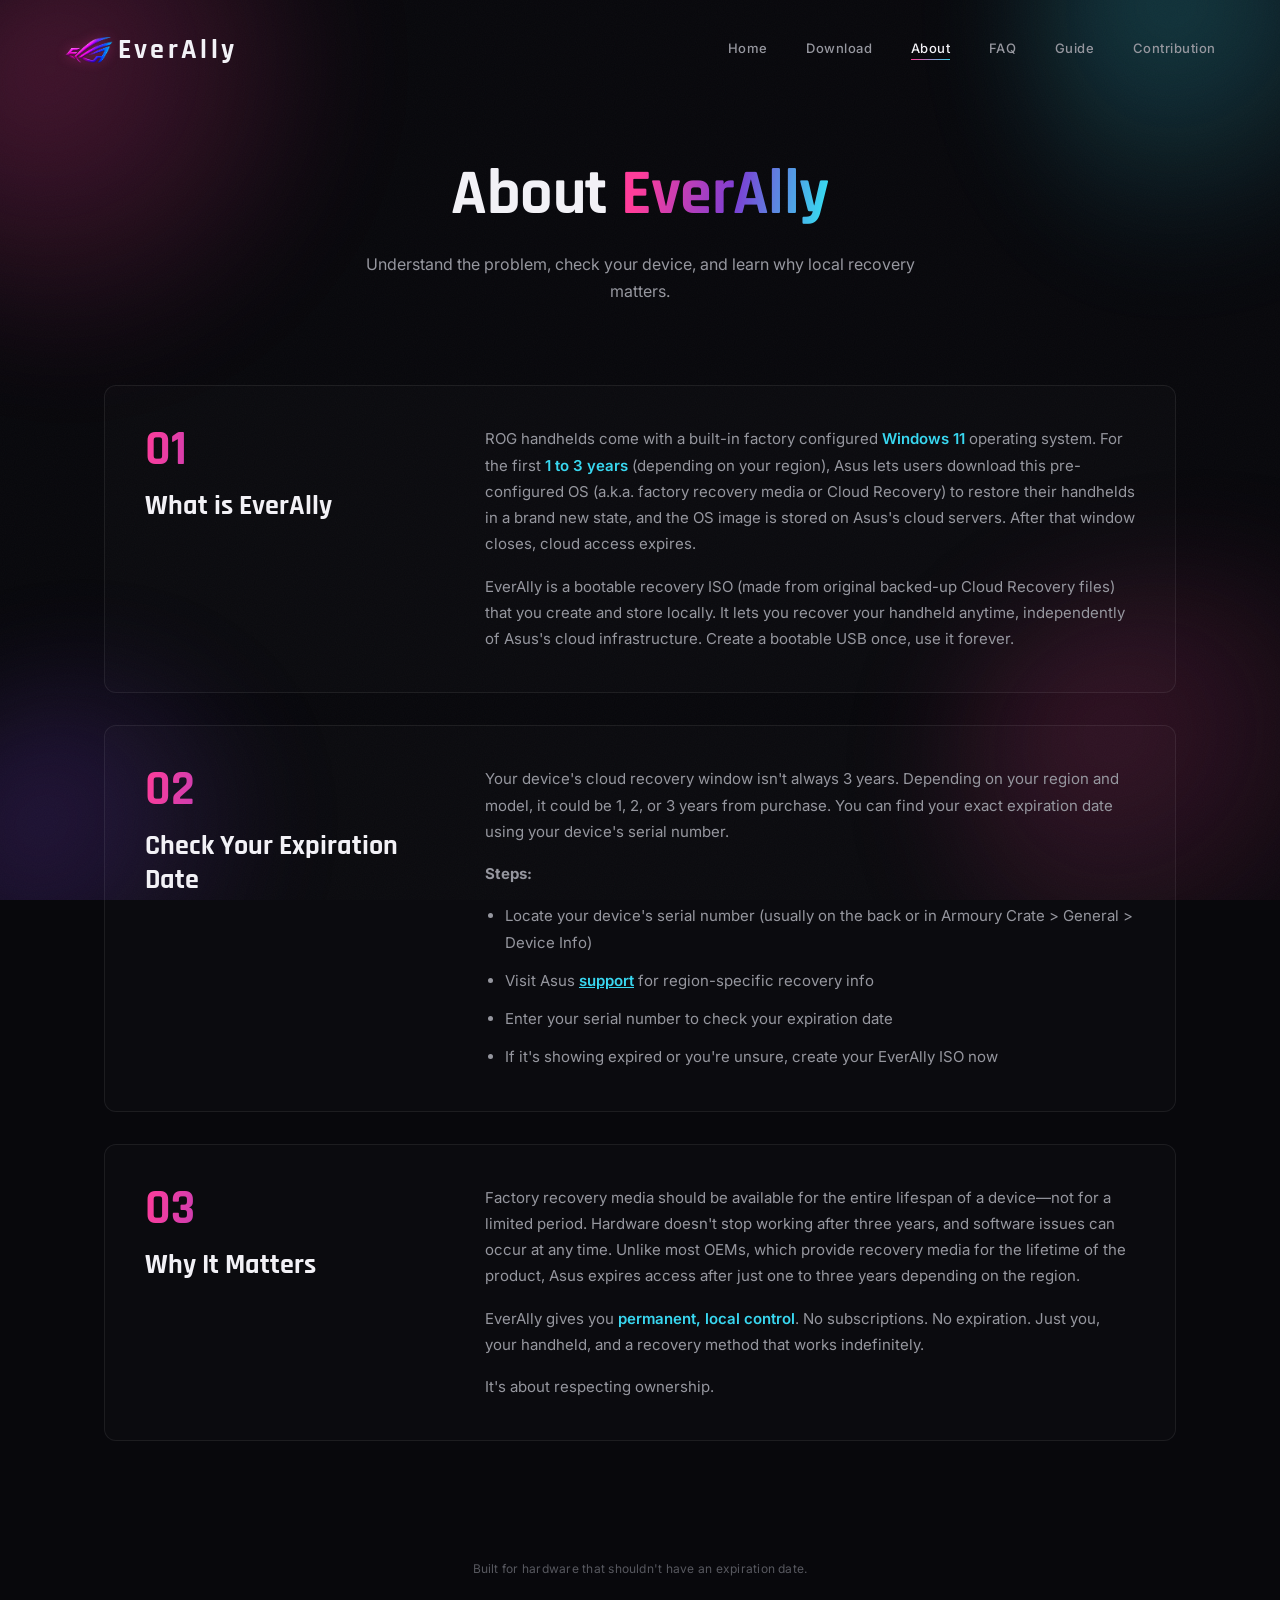
==== commit 78209f45: "Change Menu Contributors to Contribution" ====
--- a/about.html
+++ b/about.html
@@ -61,7 +61,7 @@
     <a href="about" class="active">About</a>
     <a href="faq">FAQ</a>
     <a href="guide">Guide</a>
-    <a href="contributors">Contributors</a>
+    <a href="contributors">Contribution</a>
   </nav>
   <button class="nav-toggle" aria-label="Toggle navigation" aria-expanded="false" id="navToggle">
     <span class="hamburger-line"></span>
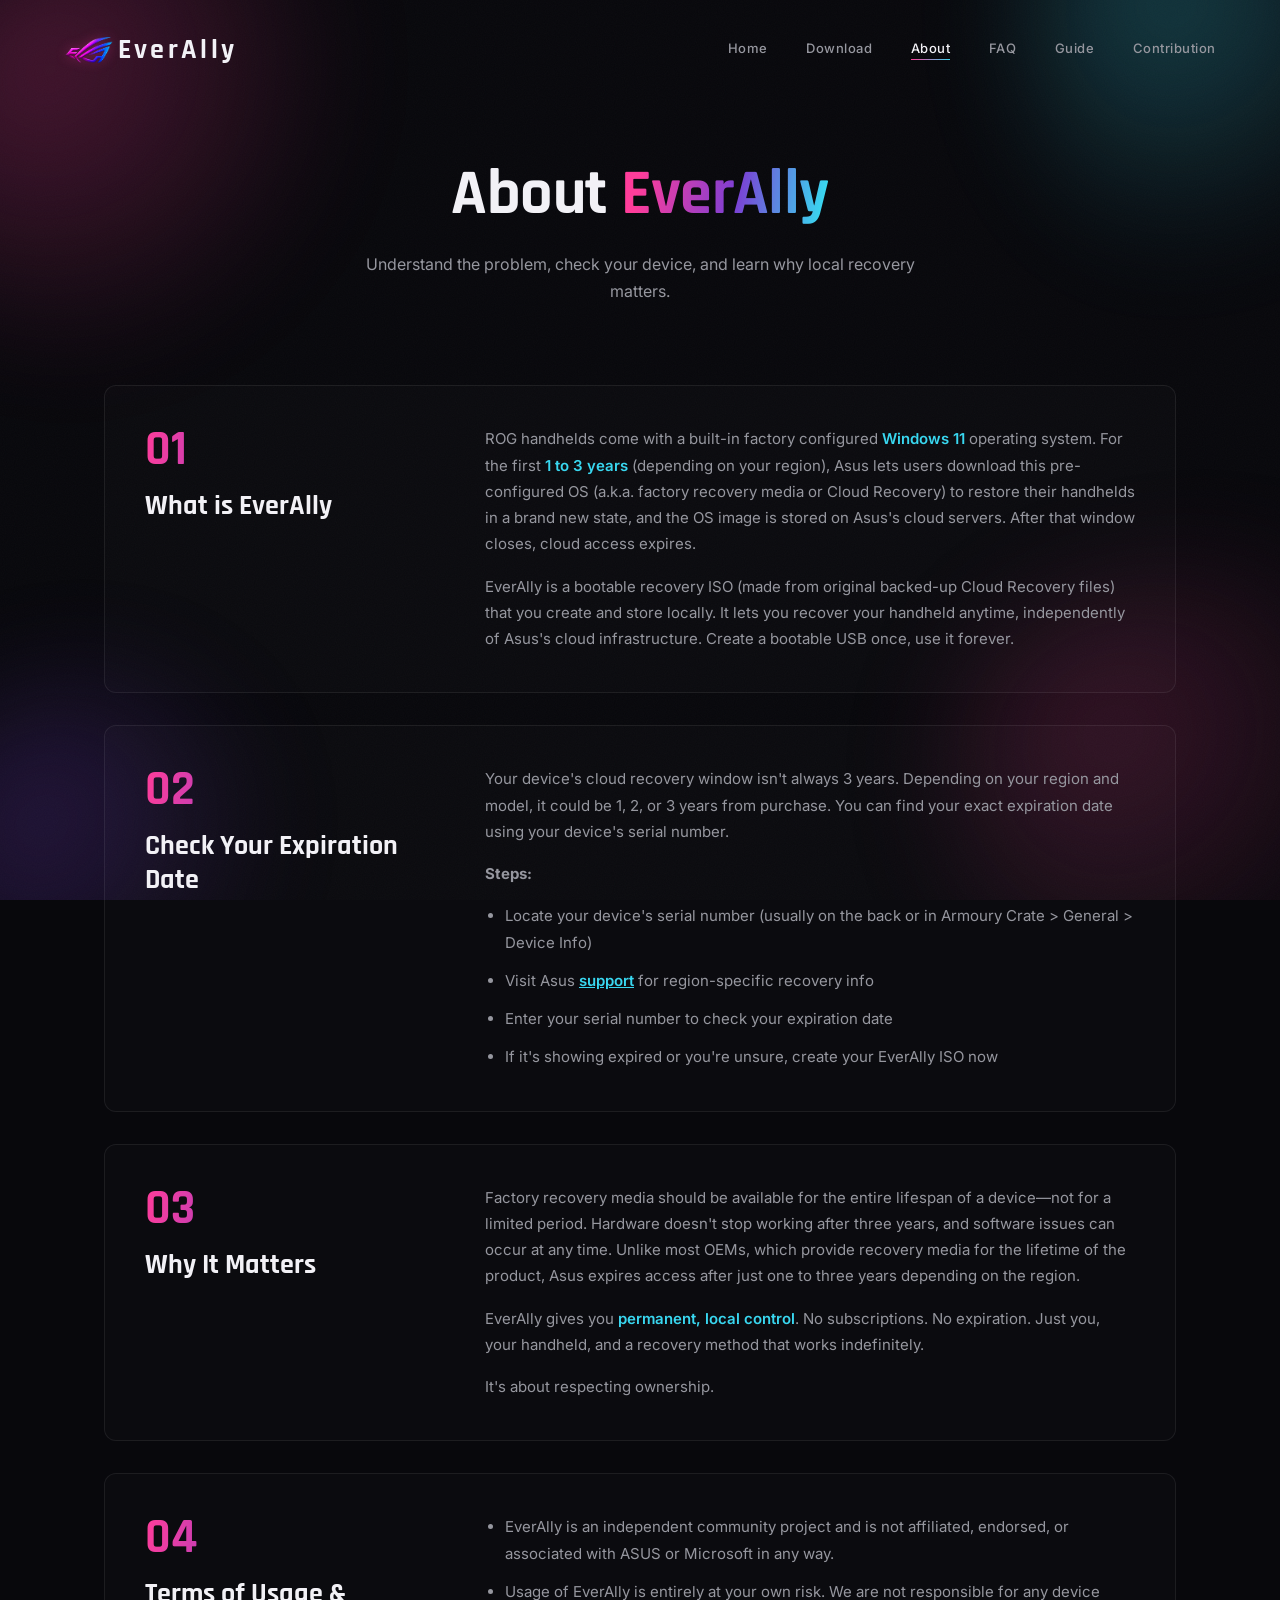
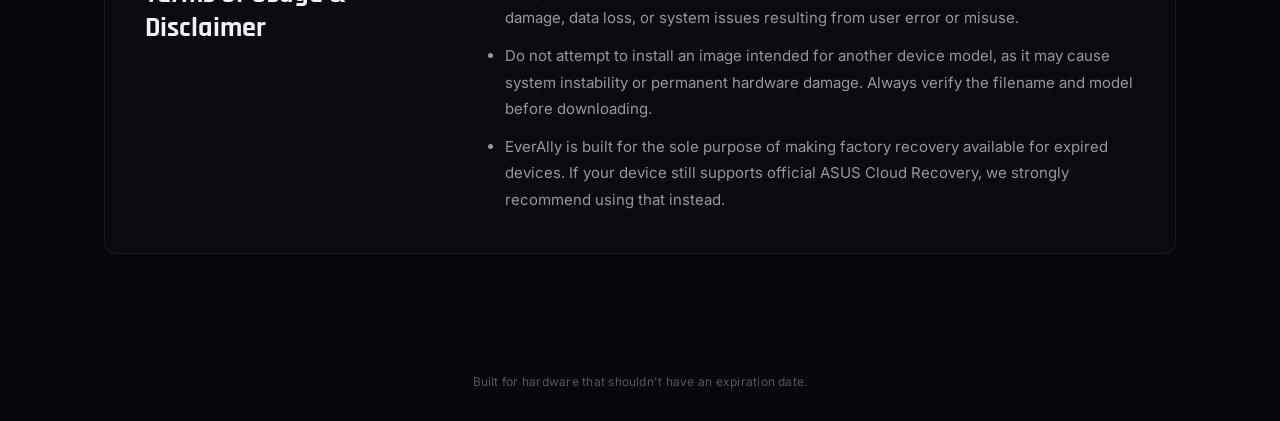
==== commit 3cfd0634: "Added Terms of Usage & Disclaimer Plus some other minor fixes and changes" ====
--- a/about.html
+++ b/about.html
@@ -5,7 +5,7 @@
 <meta name="viewport" content="width=device-width, initial-scale=1.0">
 <title>About EverAlly — Why Local Cloud Recovery Offline Backup Matters</title>
 <meta name="description" content="Learn about EverAlly, why local offline cloud recovery backup is essential for ROG Ally, Ally X, and Xbox Ally series, and how to check your ASUS cloud recovery expiration.">
-<meta name="keywords" content="Cloud recovery iso, ally cloud recovery iso, ally factory recovery media, cloud recovery offline backup, ally cloud recovery offline backup, ally x cloud recovery iso, ally x factory recovery media, ally x cloud recovery offline backup, xbox ally x cloud recovery iso, xbox ally x factory recovery media, xbox ally x cloud recovery offline backup, xbox ally cloud recovery iso, xbox ally factory recovery media, xbox ally cloud recovery offline backup">
+<meta name="keywords" content="Cloud recovery iso, cloud recovery offline backup, ally cloud recovery iso, ally factory recovery media, ally cloud recovery offline backup, ally x cloud recovery iso, ally x factory recovery media, ally x cloud recovery offline backup, xbox ally cloud recovery iso, xbox ally factory recovery media, xbox ally cloud recovery offline backup, xbox ally x cloud recovery iso, xbox x ally factory recovery media, xbox x ally cloud recovery offline backup, xbox ally x factory recovery media, xbox ally x cloud recovery offline backup">
 <meta name="robots" content="index, follow">
 <link rel="canonical" href="https://everally.top/about">
 
@@ -136,6 +136,22 @@
         </div>
       </div>
 
+      <!-- Box 4: Terms of Usage & Disclaimer -->
+      <div class="box">
+        <div class="box-meta">
+          <div class="box-number">04</div>
+          <h2>Terms of Usage &amp; Disclaimer</h2>
+        </div>
+        <div class="box-content">
+          <ul>
+            <li>EverAlly is an independent community project and is not affiliated, endorsed, or associated with ASUS or Microsoft in any way.</li>
+            <li>Usage of EverAlly is entirely at your own risk. We are not responsible for any device damage, data loss, or system issues resulting from user error or misuse.</li>
+            <li>Do not attempt to install an image intended for another device model, as it may cause system instability or permanent hardware damage. Always verify the filename and model before downloading.</li>
+            <li>EverAlly is built for the sole purpose of making factory recovery available for expired devices. If your device still supports official ASUS Cloud Recovery, we strongly recommend using that instead.</li>
+          </ul>
+        </div>
+      </div>
+
     </div>
   </div>
 </main>
--- a/style.css
+++ b/style.css
@@ -310,13 +310,23 @@
     background:rgba(255,255,255,0.015);
     padding:16px 20px;
     display:flex;
-    gap:16px 24px;
+    flex-wrap:nowrap;
+    align-items:center;
+    gap:16px 28px;
   }
 
   .status-item{
     display:flex;
     flex-direction:column;
     gap:4px;
+    flex:0 0 auto;
+  }
+
+  .status-item.models-supported-item{
+    flex:1 1 0%;
+    min-width:0;
+    width:100%;
+    overflow:hidden;
   }
 
   .status-item .label{
@@ -325,6 +335,7 @@
     text-transform:uppercase;
     color:var(--text-3);
     font-weight:600;
+    white-space:nowrap;
   }
 
   .status-item .value{
@@ -336,6 +347,39 @@
     display:flex;
     align-items:center;
     gap:7px;
+    white-space:nowrap;
+    width:100%;
+  }
+
+  .models-supported-item .value{
+    overflow:hidden;
+  }
+
+  .marquee-box{
+    overflow:hidden;
+    white-space:nowrap;
+    width:100%;
+    flex:1;
+    min-width:0;
+  }
+
+  .marquee-content{
+    display:inline-block;
+    white-space:nowrap;
+    will-change:transform;
+  }
+
+  .marquee-content.animate-marquee{
+    animation:marquee-scroll-alternate 4s ease-in-out infinite alternate;
+  }
+
+  @keyframes marquee-scroll-alternate{
+    0%, 15%{
+      transform:translateX(0);
+    }
+    85%, 100%{
+      transform:translateX(var(--scroll-dist, 0px));
+    }
   }
 
   .value.ok::before{
@@ -345,6 +389,7 @@
     background:#4fd88a;
     box-shadow:0 0 6px #4fd88a;
     display:inline-block;
+    flex-shrink:0;
   }
 
   .value.off::before{
@@ -354,6 +399,8 @@
     background:#2b2c3a;
     box-shadow:none;
     display:inline-block;
+    flex-shrink:0;
+    margin-top:6px;
   }
 
   /* ---- visual side (right): dual console showcase ---- */
@@ -576,6 +623,11 @@
     .status{
       flex-wrap:wrap;
     }
+
+    .status-item.models-supported-item {
+      flex:1 0 100%;
+      width:100%;
+    }
   }
 
   @media (prefers-reduced-motion: reduce){
@@ -651,6 +703,9 @@
   .box:nth-child(3) {
     animation-delay: 0.34s;
   }
+  .box:nth-child(4) {
+    animation-delay: 0.46s;
+  }
 
   .box-meta{
     display:flex;
@@ -726,6 +781,29 @@
 
   .warning-title{
     color:var(--magenta);
+    font-family:var(--display);
+    font-weight:700;
+    font-size:16px;
+    letter-spacing:0.04em;
+    text-transform:uppercase;
+    margin-bottom:6px;
+  }
+
+  .info-note{
+    border-left:3px solid var(--cyan);
+    padding:16px 20px;
+    background:rgba(57, 215, 240, 0.03);
+    border-radius:0 8px 8px 0;
+    margin-top:16px;
+    color:var(--text-1);
+    font-size:14px;
+    line-height:1.6;
+    border:1px solid var(--line);
+    border-left:3px solid var(--cyan);
+  }
+
+  .info-title{
+    color:var(--cyan);
     font-family:var(--display);
     font-weight:700;
     font-size:16px;
@@ -810,6 +888,27 @@
     transform:translateY(-45px) scaleY(1.1);
   }
 
+  .card-codename{
+    position:absolute;
+    bottom:32px;
+    left:50%;
+    transform:translateX(-50%);
+    font-family:'ROG Font', sans-serif;
+    font-size:28px;
+    font-weight:400;
+    color:rgba(255,255,255,0.06);
+    pointer-events:none;
+    user-select:none;
+    letter-spacing:0.04em;
+    line-height:1;
+    z-index:3;
+    transition:color 0.3s ease;
+  }
+
+  .download-card:hover .card-codename{
+    color:rgba(255,255,255,0.12);
+  }
+
   .card-img{
     width:92%;
     height:92%;
@@ -828,6 +927,7 @@
     display:flex;
     flex-direction:column;
     gap:16px;
+    flex:1;
   }
 
   .card-badge{
@@ -859,9 +959,20 @@
 
   .card-footer{
     display:flex;
-    align-items:center;
+    flex-direction:column;
+    gap:12px;
+    margin-top:auto;
+    height:100%;
     justify-content:space-between;
-    margin-top:4px;
+  }
+
+  .card-meta-row{
+    display:flex;
+    align-items:flex-start;
+    justify-content:space-between;
+    gap:12px;
+    width:100%;
+    min-height:36px;
   }
 
   .card-maintainer{
@@ -881,18 +992,61 @@
     font-size:14px;
     color:var(--text-1);
     font-weight:500;
+    line-height:1.2;
+  }
+
+  .card-contributor{
+    display:inline-flex;
+    align-items:center;
+    gap:5px;
+    background:rgba(255,255,255,0.03);
+    border:1px solid var(--line);
+    padding:3px 8px;
+    border-radius:6px;
+    font-size:10px;
+    white-space:nowrap;
+    align-self:flex-start;
+  }
+
+  .contributor-label{
+    font-size:9px;
+    color:var(--text-3);
+    font-weight:600;
+    text-transform:uppercase;
+    letter-spacing:0.04em;
+  }
+
+  .contributor-dot{
+    color:var(--cyan);
+    font-weight:700;
+    font-size:9px;
+  }
+
+  .contributor-name{
+    font-size:11px;
+    color:var(--text-1);
+    font-weight:600;
+  }
+
+  .card-actions-row{
+    display:flex;
+    align-items:center;
+    justify-content:flex-end;
+    gap:8px;
+    width:100%;
+    margin-top:auto;
   }
 
   .btn-download{
     display:inline-flex;
     align-items:center;
-    gap:8px;
+    gap:6px;
     background:linear-gradient(135deg, var(--magenta), var(--cyan));
     color:#ffffff;
     font-weight:700;
     font-size:13px;
     text-decoration:none;
-    padding:10px 18px;
+    padding:8px 14px;
     border-radius:8px;
     transition:all 0.25s ease;
     box-shadow:0 4px 12px rgba(255,61,154,0.15);
@@ -964,6 +1118,54 @@
   .icon-download{
     width:14px;
     height:14px;
+  }
+
+  .card-actions {
+    display: flex;
+    gap: 6px;
+    align-items: center;
+    flex-shrink: 0;
+  }
+
+  .btn-guide {
+    display: inline-flex;
+    align-items: center;
+    gap: 6px;
+    background: rgba(57, 215, 240, 0.03);
+    color: var(--cyan);
+    border: 1px solid rgba(57, 215, 240, 0.25);
+    font-weight: 600;
+    font-size: 13px;
+    text-decoration: none;
+    padding: 7px 12px;
+    border-radius: 8px;
+    transition: all 0.25s ease;
+    box-shadow: 0 0 8px rgba(57, 215, 240, 0.1);
+  }
+
+  .btn-guide:hover {
+    background: rgba(57, 215, 240, 0.08);
+    border-color: var(--cyan);
+    color: #ffffff;
+    transform: translateY(-2px);
+    box-shadow: 0 0 15px rgba(57, 215, 240, 0.35);
+  }
+
+  .btn-guide .icon-guide {
+    width: 14px;
+    height: 14px;
+    transition: transform 0.25s ease;
+  }
+
+  .btn-guide:hover .icon-guide {
+    transform: scale(1.1);
+  }
+
+  /* Hide the cursor tooltip if any Guide button is hovered */
+  body:has(.btn-guide:hover) .cursor-tooltip {
+    opacity: 0 !important;
+    transform: scale(0.95) !important;
+    visibility: hidden;
   }
 
   /* ---- download page entry animations ---- */
@@ -1036,9 +1238,18 @@
     animation-delay: 0.64s;
   }
 
+  .download-card:nth-child(5) {
+    animation-delay: 0.58s;
+  }
+  .download-card:nth-child(5) .card-img-wrapper {
+    animation-delay: 0.76s;
+  }
+
   /* Cursor-following Tooltip for Unavailable Devices */
   .cursor-tooltip {
-    position: absolute;
+    position: fixed;
+    top: 0;
+    left: 0;
     width: 320px;
     max-width: calc(100vw - 20px);
     background: rgba(17, 17, 23, 0.95);
@@ -1768,10 +1979,11 @@
   position: relative !important;
   display: inline-flex !important;
   align-items: center !important;
+  overflow: visible !important;
 }
 
 .status-item .value {
-  white-space: nowrap;
+  white-space: normal;
 }
 
 @media (max-width: 880px) {
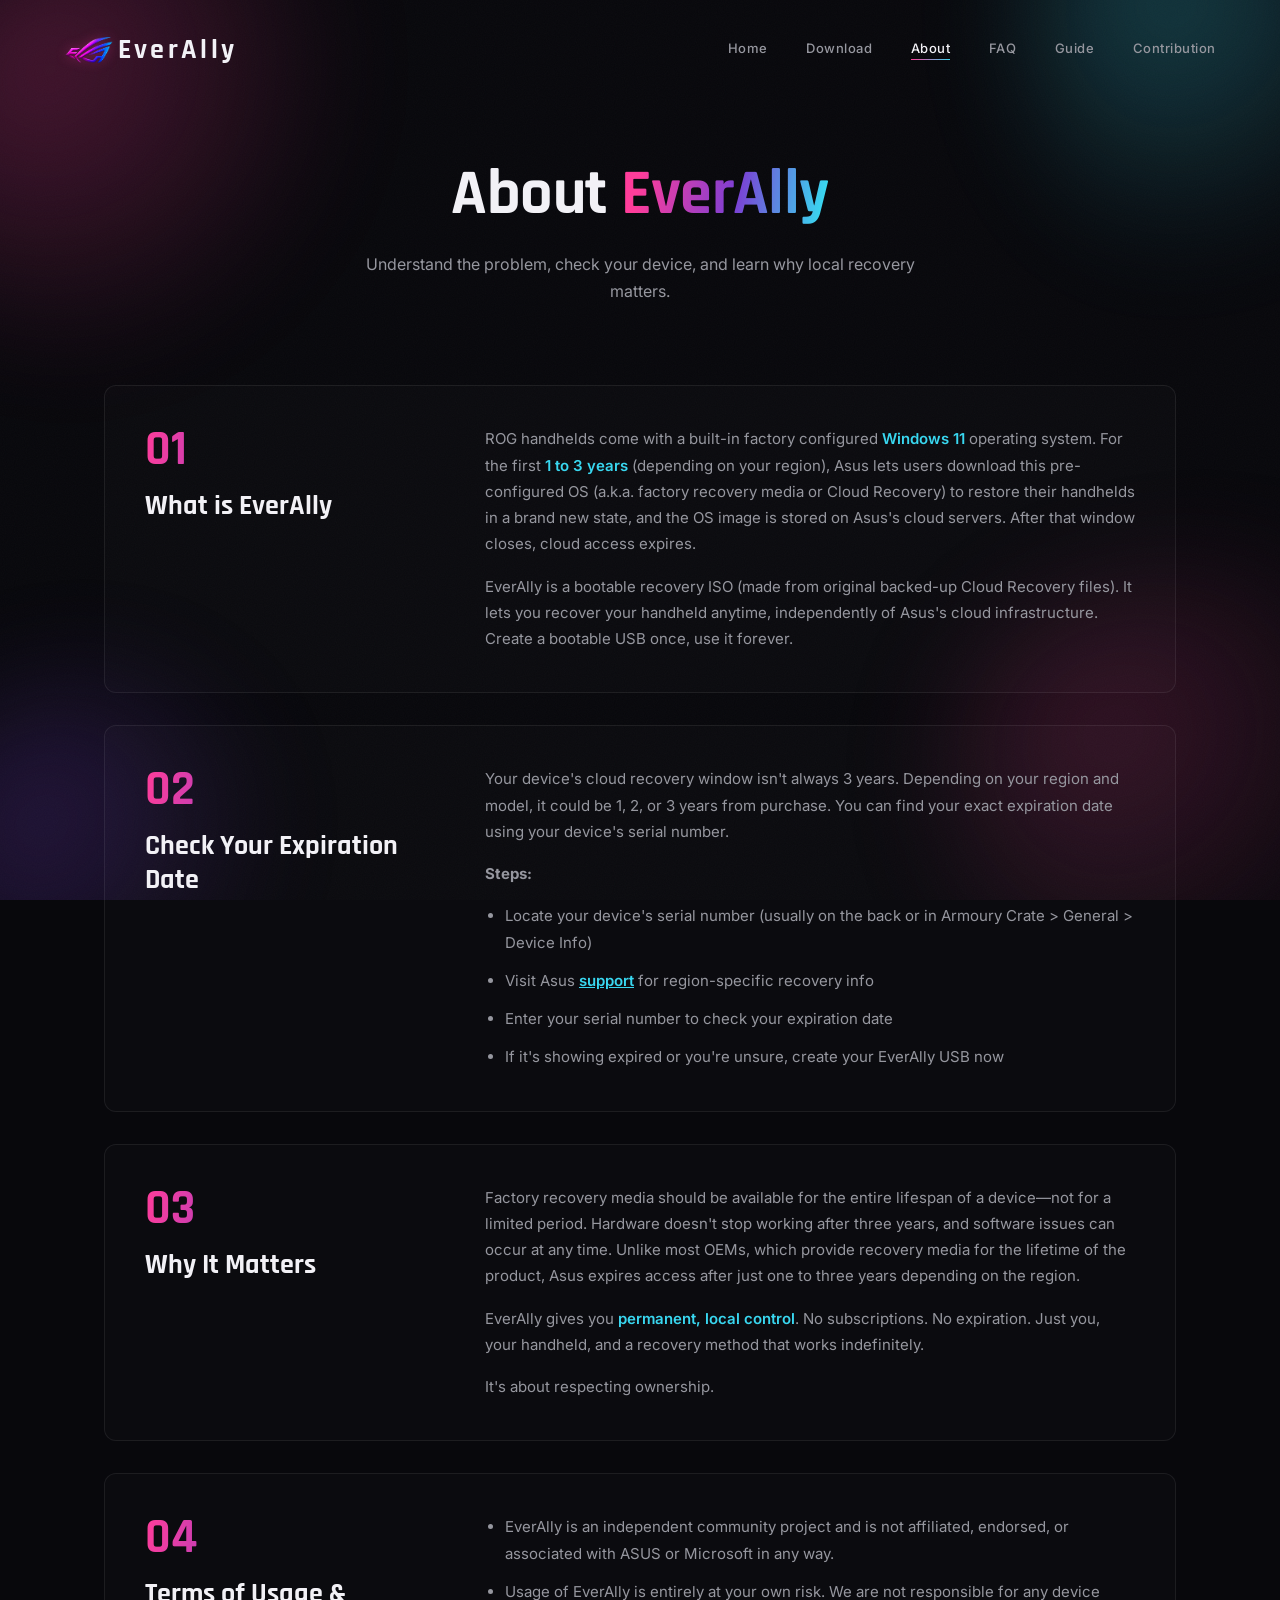
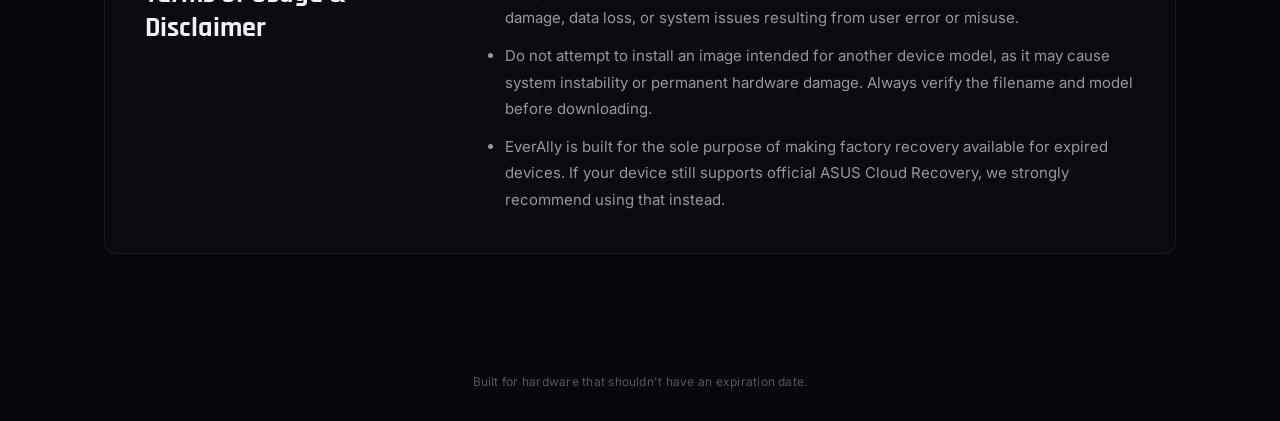
==== commit 9c11476f: "Update about.html" ====
--- a/about.html
+++ b/about.html
@@ -92,7 +92,7 @@
             ROG handhelds come with a built-in factory configured <span class="box-accent">Windows 11</span> operating system. For the first <span class="box-accent">1 to 3 years</span> (depending on your region), Asus lets users download this pre-configured OS (a.k.a. factory recovery media or Cloud Recovery) to restore their handhelds in a brand new state, and the OS image is stored on Asus's cloud servers. After that window closes, cloud access expires.
           </p>
           <p>
-            EverAlly is a bootable recovery ISO (made from original backed-up Cloud Recovery files) that you create and store locally. It lets you recover your handheld anytime, independently of Asus's cloud infrastructure. Create a bootable USB once, use it forever.
+            EverAlly is a bootable recovery ISO (made from original backed-up Cloud Recovery files). It lets you recover your handheld anytime, independently of Asus's cloud infrastructure. Create a bootable USB once, use it forever.
           </p>
         </div>
       </div>
@@ -112,7 +112,7 @@
             <li>Locate your device's serial number (usually on the back or in Armoury Crate &gt; General &gt; Device Info)</li>
             <li>Visit Asus <a href="https://www.asus.com/support/cloud-recovery/" target="_blank" rel="noopener noreferrer" class="box-accent">support</a> for region-specific recovery info</li>
             <li>Enter your serial number to check your expiration date</li>
-            <li>If it's showing expired or you're unsure, create your EverAlly ISO now</li>
+            <li>If it's showing expired or you're unsure, create your EverAlly USB now</li>
           </ul>
         </div>
       </div>
